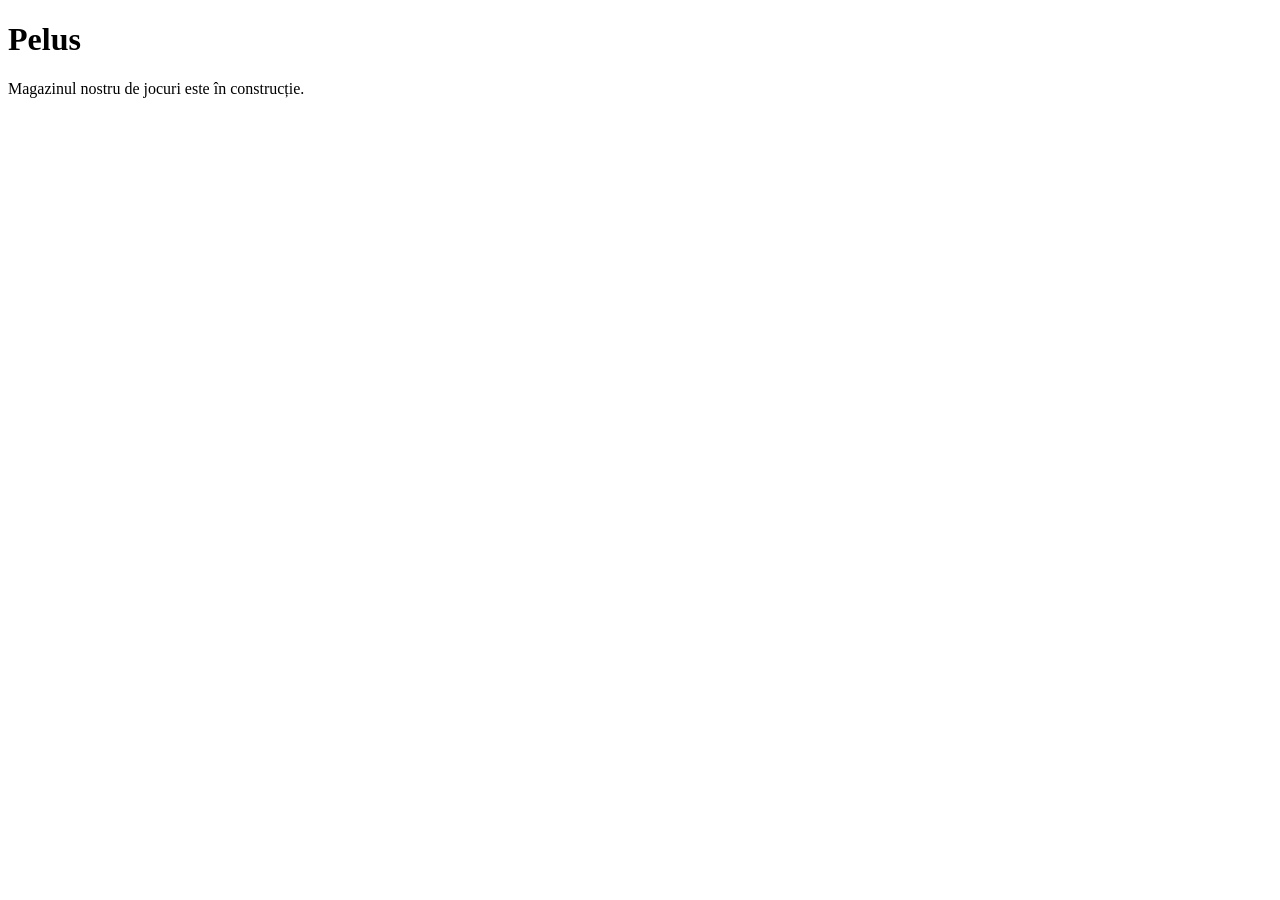
==== html/index.html @ 429c1001 "testa10oara" ====
<!DOCTYPE html>
<html lang="ro">
<head>
    <meta charset="UTF-8">
    <meta name="viewport" content="width=device-width, initial-scale=1.0">
    <title>Pelus — Magazin de jocuri</title>
    <link rel="stylesheet" href="style.css">
</head>
<body>
    <header>
        <h1>Pelus</h1>
    </header>

    <main>
        <p>Magazinul nostru de jocuri este în construcție.</p>
    </main>
</body>
</html>
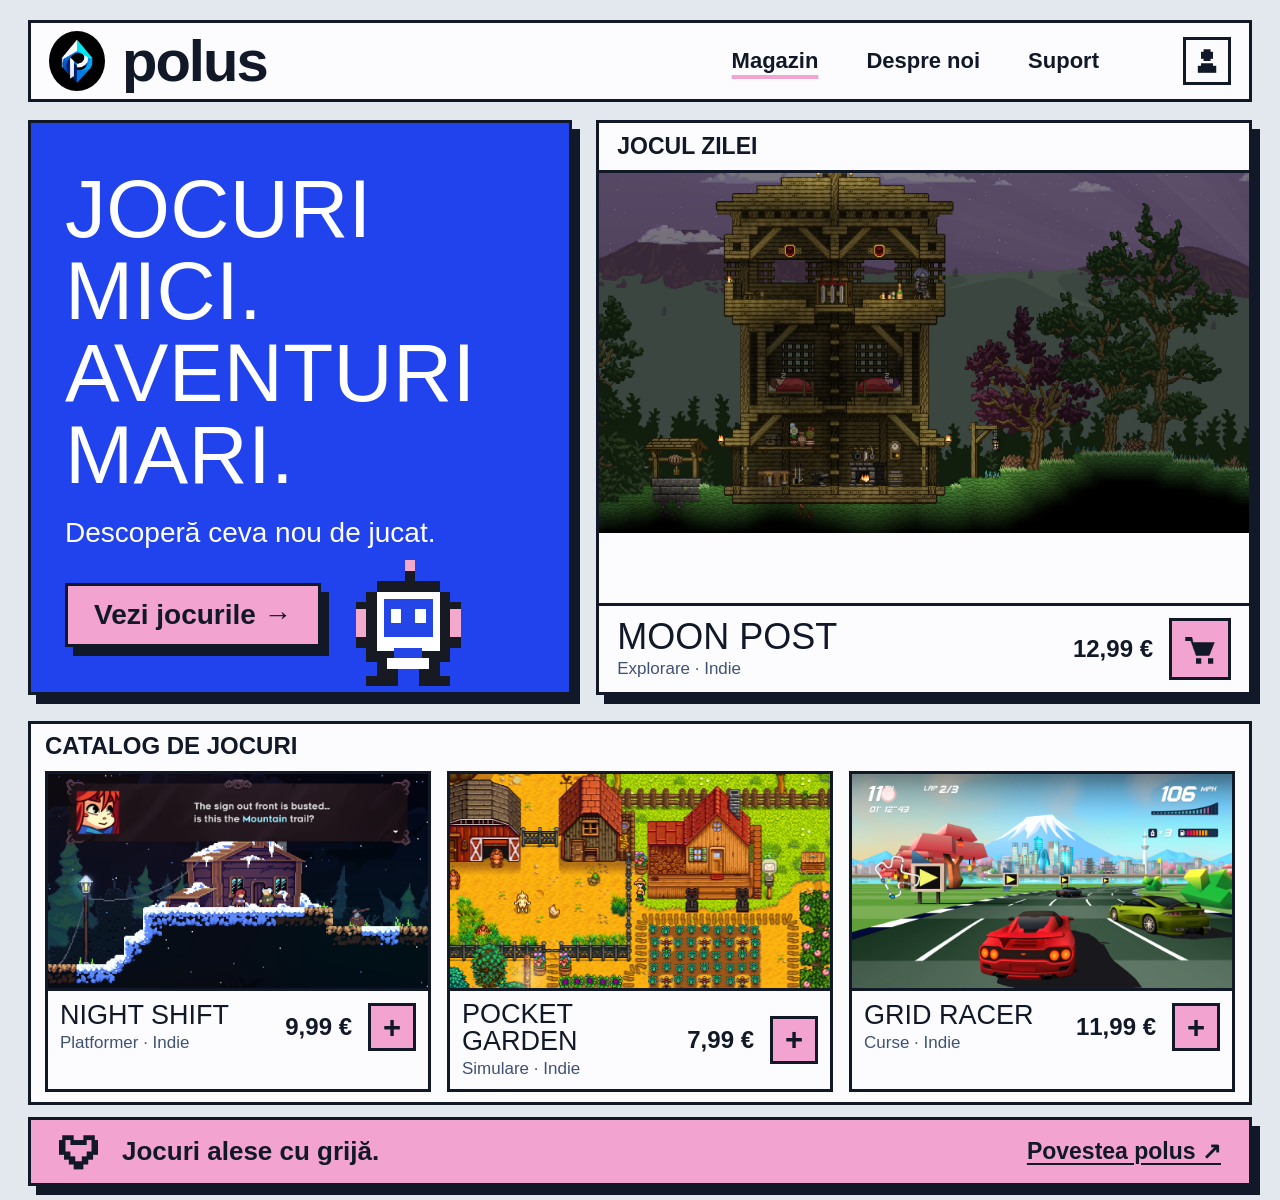
==== commit 1cb6c6bc: "Site Changes" ====
--- a/html/index.html
+++ b/html/index.html
@@ -1,18 +1,184 @@
-<!DOCTYPE html>
+<!doctype html>
 <html lang="ro">
-<head>
-    <meta charset="UTF-8">
-    <meta name="viewport" content="width=device-width, initial-scale=1.0">
-    <title>Pelus — Magazin de jocuri</title>
-    <link rel="stylesheet" href="style.css">
-</head>
-<body>
-    <header>
-        <h1>Pelus</h1>
-    </header>
+  <head>
+    <meta charset="UTF-8" />
+    <meta name="viewport" content="width=device-width, initial-scale=1.0" />
+    <meta
+      name="description"
+      content="Polus — jocuri mici, aventuri mari. Magazin demonstrativ al unui studio independent."
+    />
+    <title>Polus — Magazin</title>
+    <link rel="stylesheet" href="../css/style.css" />
+  </head>
+  <body>
+    <a class="skip-link" href="#magazin">Sari la magazin</a>
+    <div class="site-wrapper">
+      <header class="site-header">
+        <a class="logo" href="index.html" aria-label="Polus — pagina principală">
+          <img class="pixel-icon" src="../PrettyPics/canva_logo.png" alt="Logo Polus realizat în Canva" />
+          polus
+        </a>
+        <div class="meniu">
+          <ul>
+            <li><a href="index.html" aria-current="page">Magazin</a></li>
+            <li><a href="despre.html">Despre noi</a></li>
+            <li><a href="suport.html">Suport</a></li>
+          </ul>
+        </div>
+        <a class="icon-button account-button" href="cont.html" aria-label="Contul meu">
+          <img class="pixel-icon" src="../PrettyPics/polus/cont.png" alt="" />
+        </a>
+      </header>
+      <main id="magazin">
+        <div class="hero-grid">
+          <section class="intro-panel pixel-shadow" aria-labelledby="titlu">
+            <h1 id="titlu">
+              JOCURI MICI.
+              <br />
+              AVENTURI MARI.
+            </h1>
+            <p>Descoperă ceva nou de jucat.</p>
+            <a class="pink-button pixel-shadow" href="#jocuri">Vezi jocurile →</a>
+            <div class="mascot" aria-hidden="true">
+              <img src="../PrettyPics/polus/robot.png" alt="" width="112" height="126" />
+            </div>
+          </section>
+          <div class="featured-game pixel-shadow">
+            <p class="daily-game-title">JOCUL ZILEI</p>
+            <a class="featured-image" href="#cumpara" aria-label="Descoperă Moon Post">
+              <img
+                src="../PrettyPics/polus/moon-post.jpg"
+                alt="Peisaj din Starbound, imagine temporară pentru Moon Post"
+                fetchpriority="high"
+                width="1920"
+                height="1080"
+              />
+            </a>
+            <div class="game-info featured-info">
+              <div>
+                <h2>MOON POST</h2>
+                <p>Explorare · Indie</p>
+              </div>
+              <strong class="price">12,99 €</strong>
+              <a
+                class="icon-button pink"
+                href="#cumpara"
+                aria-label="Cumpără Moon Post — demonstrație"
+              >
+                <img class="pixel-icon" src="../PrettyPics/polus/cos.png" alt="" />
+              </a>
+            </div>
+          </div>
+        </div>
+        <section class="game-shelf" id="jocuri" aria-labelledby="catalog-title">
+          <div class="shelf-heading">
+            <h2 id="catalog-title">CATALOG DE JOCURI</h2>
+          </div>
+          <div class="game-grid">
+            <div class="game-card">
+              <a class="card-image" href="#cumpara" aria-label="Descoperă NIGHT SHIFT">
+                <img
+                  src="../PrettyPics/polus/night-shift.jpg"
+                  alt="Imagine temporară din Celeste pentru NIGHT SHIFT"
+                  width="1920"
+                  height="1080"
+                />
+              </a>
+              <div class="game-info">
+                <div>
+                  <h3>NIGHT SHIFT</h3>
+                  <p>Platformer · Indie</p>
+                </div>
+                <strong class="price">9,99 €</strong>
+                <a
+                  class="icon-button pink add-button"
+                  href="#cumpara"
+                  aria-label="Cumpără NIGHT SHIFT — demonstrație"
+                >
+                  +
+                </a>
+              </div>
+            </div>
+            <div class="game-card">
+              <a class="card-image" href="#cumpara" aria-label="Descoperă POCKET GARDEN">
+                <img
+                  src="../PrettyPics/polus/pocket-garden.jpg"
+                  alt="Imagine temporară din Stardew Valley pentru POCKET GARDEN"
+                  width="1920"
+                  height="1080"
+                />
+              </a>
+              <div class="game-info">
+                <div>
+                  <h3>POCKET GARDEN</h3>
+                  <p>Simulare · Indie</p>
+                </div>
+                <strong class="price">7,99 €</strong>
+                <a
+                  class="icon-button pink add-button"
+                  href="#cumpara"
+                  aria-label="Cumpără POCKET GARDEN — demonstrație"
+                >
+                  +
+                </a>
+              </div>
+            </div>
+            <div class="game-card">
+              <a class="card-image" href="#cumpara" aria-label="Descoperă GRID RACER">
+                <img
+                  src="../PrettyPics/polus/grid-racer.jpg"
+                  alt="Imagine temporară din Horizon Chase Turbo pentru GRID RACER"
+                  width="1920"
+                  height="1080"
+                />
+              </a>
+              <div class="game-info">
+                <div>
+                  <h3>GRID RACER</h3>
+                  <p>Curse · Indie</p>
+                </div>
+                <strong class="price">11,99 €</strong>
+                <a
+                  class="icon-button pink add-button"
+                  href="#cumpara"
+                  aria-label="Cumpără GRID RACER — demonstrație"
+                >
+                  +
+                </a>
+              </div>
+            </div>
+          </div>
+        </section>
 
-    <main>
-        <p>Magazinul nostru de jocuri este în construcție.</p>
-    </main>
-</body>
-</html>+        <section class="info-panel" id="cumpara" aria-labelledby="cumpara-title">
+          <a class="close-panel" href="#jocuri" aria-label="Închide comanda">×</a>
+          <h2 id="cumpara-title">Alege următoarea aventură.</h2>
+          <p>Comandă demonstrativă — fără plăți reale.</p>
+          <form action="index.html#confirmare" method="get">
+            <label for="joc">Jocul tău</label>
+            <select id="joc" required>
+              <option value="">Alege un joc</option>
+              <option>Moon Post — 12,99 €</option>
+              <option>Night Shift — 9,99 €</option>
+              <option>Pocket Garden — 7,99 €</option>
+              <option>Grid Racer — 11,99 €</option>
+            </select>
+            <button class="pink-button" type="submit">Confirmă comanda de test →</button>
+          </form>
+        </section>
+        <section class="info-panel" id="confirmare" aria-labelledby="confirmare-title">
+          <h2 id="confirmare-title">Demonstrație încheiată!</h2>
+          <p>Nu a fost efectuată nicio plată și nu a fost creată o comandă reală.</p>
+          <a class="pink-button" href="#jocuri">Înapoi la jocuri →</a>
+        </section>
+      </main>
+      <footer class="site-footer pixel-shadow">
+        <div>
+          <img class="pixel-icon" src="../PrettyPics/polus/inima.png" alt="" />
+          <p>Jocuri alese cu grijă.</p>
+        </div>
+        <a href="despre.html">Povestea polus ↗</a>
+      </footer>
+    </div>
+  </body>
+</html>
--- a/css/style.css
+++ b/css/style.css
@@ -0,0 +1,894 @@
+@font-face {
+  font-family: "Jersey";
+  src: url("fonts/Jersey10-Regular.ttf") format("truetype");
+  font-display: swap;
+}
+@font-face {
+  font-family: "Pixelify";
+  src: url("fonts/PixelifySans.ttf") format("truetype");
+  font-weight: 400 700;
+  font-display: swap;
+}
+:root {
+  --background: #e3e7ee;
+  --white: #fcfcff;
+  --ink: #111827;
+  --blue: #2043ed;
+  --pink: #f2a3cf;
+  --border: 3px solid var(--ink);
+}
+* {
+  box-sizing: border-box;
+}
+html {
+  scroll-behavior: smooth;
+  scroll-padding-top: 20px;
+}
+body {
+  margin: 0;
+  background: var(--background);
+  color: var(--ink);
+  font-family: "Pixelify", Arial, sans-serif;
+}
+a {
+  color: inherit;
+  text-decoration: none;
+}
+img {
+  display: block;
+  max-width: 100%;
+  height: auto;
+}
+.pixel-icon {
+  display: block;
+  width: 28px;
+  height: 28px;
+}
+button,
+input,
+select {
+  font: inherit;
+}
+button {
+  cursor: pointer;
+}
+h1,
+h2,
+h3,
+p {
+  margin: 0;
+}
+:focus-visible {
+  outline: 3px dashed #bc247a;
+  outline-offset: 6px;
+}
+::selection {
+  background: var(--pink);
+  color: var(--ink);
+}
+.site-wrapper {
+  max-width: 1504px;
+  margin: auto;
+  padding: 20px 28px 14px;
+}
+.pixel-shadow {
+  box-shadow: 8px 9px 0 var(--ink);
+}
+.skip-link {
+  position: absolute;
+  top: -100px;
+  left: 28px;
+  background: white;
+  padding: 12px;
+  z-index: 5;
+}
+.skip-link:focus {
+  top: 8px;
+}
+
+.site-header {
+  display: flex;
+  align-items: center;
+  gap: 40px;
+  min-height: 76px;
+  padding: 8px 18px;
+  border: var(--border);
+  background: var(--white);
+  margin-bottom: 18px;
+}
+.logo {
+  display: flex;
+  align-items: center;
+  gap: 17px;
+  font-size: 58px;
+  font-weight: 700;
+  line-height: 1;
+  letter-spacing: -2px;
+}
+.logo .pixel-icon {
+  width: 56px;
+  height: 60px;
+  object-fit: contain;
+  background-color: #000000;
+  border-radius: 50%;
+  padding: 4px;
+}
+.site-header .meniu {
+  margin-left: auto;
+}
+.site-header ul {
+  display: flex;
+  gap: 48px;
+  align-items: center;
+  list-style: none;
+  padding: 0;
+  margin: 0;
+}
+.site-header .meniu a {
+  display: block;
+  padding: 8px 0;
+  font-size: 22px;
+  font-weight: 700;
+}
+.site-header .meniu a:hover {
+  color: var(--blue);
+}
+.icon-button {
+  display: inline-flex;
+  flex-shrink: 0;
+  align-items: center;
+  justify-content: center;
+  width: 48px;
+  height: 48px;
+  border: var(--border);
+  background: var(--white);
+}
+.icon-button:hover {
+  background: #ffd0e9;
+}
+.pink {
+  background: var(--pink);
+}
+.account-button {
+  margin-left: 44px;
+}
+
+.hero-grid {
+  display: grid;
+  grid-template-columns: 0.83fr 1fr;
+  gap: 24px;
+  margin-bottom: 26px;
+}
+.intro-panel {
+  position: relative;
+  overflow: hidden;
+  min-width: 0;
+  min-height: 450px;
+  padding: 45px 34px;
+  background: var(--blue);
+  color: white;
+  border: var(--border);
+}
+.intro-panel h1 {
+  font-family: "Jersey", "Pixelify", sans-serif;
+  font-size: clamp(52px, 6.4vw, 94px);
+  font-weight: 400;
+  line-height: 1;
+  letter-spacing: 0.3px;
+}
+.intro-panel > p {
+  margin-top: 20px;
+  font-size: 28px;
+  line-height: 1.2;
+}
+.pink-button {
+  position: relative;
+  display: inline-flex;
+  align-items: center;
+  justify-content: center;
+  gap: 24px;
+  min-height: 62px;
+  padding: 13px 26px;
+  background: var(--pink);
+  color: var(--ink);
+  border: var(--border);
+  font-size: 28px;
+  font-weight: 600;
+}
+.pink-button:hover {
+  background: #ffc0e4;
+}
+.intro-panel > .pink-button {
+  margin-top: 34px;
+  z-index: 1;
+}
+
+.mascot {
+  position: absolute;
+  right: 105px;
+  bottom: 6px;
+}
+.mascot img {
+  width: 112px;
+  height: 126px;
+  image-rendering: pixelated;
+}
+
+.featured-game {
+  display: flex;
+  flex-direction: column;
+  min-width: 0;
+  border: var(--border);
+  background: var(--white);
+}
+
+.featured-image {
+  display: block;
+  flex: 1;
+  min-height: 0;
+}
+.featured-image img {
+  width: 100%;
+  height: 360px;
+  object-fit: cover;
+}
+.game-info {
+  display: flex;
+  align-items: center;
+  gap: 16px;
+  border-top: var(--border);
+  padding: 10px 12px;
+  min-height: 76px;
+}
+.game-info > div {
+  min-width: 0;
+}
+.game-info h2,
+.game-info h3 {
+  font-family: "Jersey", "Pixelify", sans-serif;
+  font-weight: 400;
+  line-height: 1;
+}
+.game-info h2 {
+  font-size: 36px;
+}
+.game-info h3 {
+  font-size: 27px;
+}
+.game-info p {
+  margin-top: 4px;
+  color: #405272;
+  font-size: 17px;
+}
+.price {
+  margin-left: auto;
+  white-space: nowrap;
+  font-size: 24px;
+  font-weight: 700;
+}
+.featured-info {
+  min-height: 88px;
+  padding: 12px 18px;
+}
+.featured-info .icon-button {
+  width: 62px;
+  height: 62px;
+}
+.featured-info .pixel-icon {
+  width: 32px;
+  height: 32px;
+}
+
+.game-shelf {
+  padding: 0 14px 10px;
+  background: var(--white);
+  border: var(--border);
+}
+.shelf-heading {
+  display: flex;
+  align-items: center;
+  justify-content: space-between;
+  gap: 20px;
+  padding: 8px 0 10px;
+}
+.shelf-heading h2 {
+  display: flex;
+  align-items: center;
+  gap: 20px;
+  font-size: 24px;
+  line-height: 1.2;
+}
+
+.game-grid {
+  display: grid;
+  grid-template-columns: repeat(3, minmax(0, 1fr));
+  gap: 16px;
+}
+.game-card {
+  min-width: 0;
+  border: var(--border);
+}
+.card-image {
+  display: block;
+  overflow: hidden;
+}
+.card-image img {
+  width: 100%;
+  aspect-ratio: 1.78;
+  object-fit: cover;
+}
+.card-image:hover img,
+.featured-image:hover img {
+  filter: brightness(1.08);
+}
+.add-button {
+  font:
+    bold 31px/1 Arial,
+    sans-serif;
+}
+
+.site-footer {
+  display: flex;
+  align-items: center;
+  justify-content: space-between;
+  gap: 24px;
+  min-height: 66px;
+  margin-top: 12px;
+  padding: 12px 28px;
+  border: var(--border);
+  background: var(--pink);
+}
+.site-footer > div {
+  display: flex;
+  align-items: center;
+  gap: 24px;
+}
+.site-footer .pixel-icon {
+  width: 39px;
+  height: 39px;
+}
+.site-footer p {
+  font-size: 26px;
+  font-weight: 600;
+}
+.site-footer > a {
+  font-size: 23px;
+  font-weight: 600;
+  text-decoration: underline;
+  text-underline-offset: 4px;
+}
+.info-panel {
+  display: none;
+  position: relative;
+  margin-top: 20px;
+  padding: 28px;
+  border: var(--border);
+  background: var(--white);
+}
+.info-panel:target {
+  display: block;
+}
+.info-panel h2 {
+  padding-right: 32px;
+  font-size: 32px;
+  margin-bottom: 14px;
+}
+.info-panel p {
+  max-width: 800px;
+  font:
+    16px/1.6 Arial,
+    sans-serif;
+  margin-bottom: 14px;
+}
+.info-panel .pink-button {
+  margin-top: 12px;
+  font-size: 21px;
+  min-height: 48px;
+}
+.close-panel {
+  position: absolute;
+  top: 10px;
+  right: 16px;
+  font:
+    32px Arial,
+    sans-serif;
+}
+.info-panel details {
+  padding: 14px 0;
+  border-bottom: 1px solid #ccd1dd;
+}
+.info-panel summary {
+  cursor: pointer;
+  font-size: 22px;
+}
+.info-panel details p {
+  margin: 12px 0 0;
+}
+label {
+  display: block;
+  margin-bottom: 8px;
+  font-size: 22px;
+}
+select {
+  display: block;
+  width: min(100%, 420px);
+  padding: 12px;
+  color: var(--ink);
+  border: 2px solid var(--ink);
+  background: white;
+  font-size: 20px;
+}
+
+@media (max-width: 1200px) {
+  .site-header ul {
+    gap: 28px;
+  }
+  .account-button {
+    margin-left: 10px;
+  }
+  .intro-panel {
+    padding: 34px 24px;
+  }
+  .intro-panel h1 {
+    font-size: clamp(50px, 5.7vw, 68px);
+  }
+  .intro-panel > p {
+    font-size: 23px;
+  }
+  .intro-panel > .pink-button {
+    font-size: 23px;
+    padding-inline: 18px;
+  }
+  .mascot {
+    right: 88px;
+  }
+  .mascot img {
+    width: 88px;
+    height: 99px;
+  }
+
+  .game-info {
+    gap: 10px;
+    flex-wrap: wrap;
+  }
+  .game-info > div {
+    flex: 1 1 calc(100% - 90px);
+  }
+  .game-card .game-info > div {
+    flex-basis: calc(100% - 65px);
+  }
+  .game-card .price {
+    margin-left: 0;
+  }
+  .game-card .add-button {
+    margin-left: auto;
+  }
+}
+@media (max-width: 850px) {
+  .site-wrapper {
+    padding: 16px 18px;
+  }
+  .site-header {
+    gap: 22px;
+    flex-wrap: wrap;
+    padding: 10px 16px;
+  }
+  .site-header .meniu {
+    order: 3;
+    width: 100%;
+  }
+  .site-header ul {
+    justify-content: center;
+    gap: 32px;
+  }
+  .site-header .meniu a {
+    font-size: 20px;
+  }
+  .account-button {
+    margin-left: auto;
+  }
+  .logo {
+    font-size: 48px;
+  }
+  .hero-grid {
+    grid-template-columns: 1fr;
+    gap: 22px;
+  }
+  .intro-panel {
+    min-height: 360px;
+    padding: 30px;
+  }
+  .intro-panel h1 {
+    font-size: clamp(46px, 8.4vw, 76px);
+  }
+  .intro-panel > .pink-button {
+    margin-top: 26px;
+  }
+  .mascot {
+    right: 80px;
+  }
+  .featured-image img {
+    height: auto;
+    aspect-ratio: 1.9;
+  }
+  .game-grid {
+    grid-template-columns: 1fr;
+    gap: 18px;
+  }
+  .game-card .game-info {
+    flex-wrap: nowrap;
+  }
+  .game-card .game-info > div {
+    flex: 1;
+  }
+  .game-info h3 {
+    font-size: 32px;
+  }
+  .game-card .price {
+    margin-left: auto;
+  }
+  .site-footer {
+    padding: 16px;
+    flex-wrap: wrap;
+    gap: 16px;
+  }
+  .site-footer p {
+    font-size: 23px;
+  }
+  .site-footer > a {
+    margin-left: auto;
+    font-size: 20px;
+  }
+}
+@media (max-width: 460px) {
+  .site-wrapper {
+    padding: 12px;
+  }
+  .intro-panel {
+    min-height: 385px;
+    padding: 26px 18px;
+  }
+  .intro-panel h1 {
+    font-size: 48px;
+  }
+  .intro-panel > p {
+    font-size: 21px;
+    max-width: 240px;
+  }
+  .intro-panel > .pink-button {
+    min-height: 48px;
+    font-size: 23px;
+    margin-top: 24px;
+  }
+  .mascot {
+    right: 90px;
+    bottom: 8px;
+  }
+  .mascot img {
+    width: 72px;
+    height: 81px;
+  }
+
+  .featured-info {
+    padding: 10px;
+    gap: 8px;
+    flex-wrap: nowrap;
+  }
+  .featured-info > div {
+    flex: 1 1 auto;
+  }
+  .featured-info .icon-button {
+    width: 45px;
+    height: 45px;
+  }
+  .game-info h2,
+  .game-info h3 {
+    font-size: 27px;
+  }
+  .game-info p {
+    font-size: 14px;
+  }
+  .price {
+    font-size: 20px;
+  }
+  .game-shelf {
+    padding-inline: 8px;
+  }
+  .shelf-heading h2 {
+    font-size: 19px;
+    gap: 8px;
+  }
+
+  .game-card .icon-button {
+    width: 38px;
+    height: 38px;
+  }
+  .game-card .game-info {
+    padding: 10px 8px;
+    gap: 8px;
+  }
+  .site-footer > div {
+    gap: 14px;
+  }
+  .info-panel {
+    padding: 20px;
+  }
+}
+@media (prefers-reduced-motion: reduce) {
+  html {
+    scroll-behavior: auto;
+  }
+}
+
+.site-header .meniu a[aria-current="page"] {
+  text-decoration: underline;
+  text-decoration-color: var(--pink);
+  text-decoration-thickness: 4px;
+  text-underline-offset: 7px;
+}
+.account-button[aria-current="page"] {
+  background: var(--pink);
+}
+.secondary-page {
+  padding-bottom: 12px;
+}
+.page-title {
+  padding: 24px 4px 28px;
+}
+.page-title > p {
+  color: #405272;
+  font-size: 18px;
+  margin-bottom: 8px;
+}
+.page-title h1 {
+  font-family: "Jersey", sans-serif;
+  font-size: clamp(46px, 6vw, 72px);
+  font-weight: 400;
+  line-height: 1;
+}
+.content-panel {
+  border: var(--border);
+  background: var(--white);
+  padding: 32px;
+  margin-bottom: 26px;
+}
+.content-panel h2 {
+  font-family: "Jersey", sans-serif;
+  font-size: 38px;
+  font-weight: 400;
+  margin-bottom: 18px;
+}
+.content-panel h3 {
+  font-size: 24px;
+  margin: 24px 0 12px;
+}
+.content-panel p,
+.content-panel li {
+  font:
+    16px/1.7 Arial,
+    sans-serif;
+}
+.content-panel p + p {
+  margin-top: 16px;
+}
+.content-panel ul {
+  padding-left: 22px;
+}
+.content-panel li + li {
+  margin-top: 7px;
+}
+.about-layout {
+  display: grid;
+  grid-template-columns: 1fr 1fr;
+  gap: 40px;
+  align-items: center;
+}
+.about-layout figure {
+  margin: 0;
+}
+.about-layout img {
+  width: 100%;
+  border: var(--border);
+}
+figcaption {
+  margin-top: 10px;
+  color: #405272;
+  font-size: 18px;
+}
+.table-scroll {
+  overflow-x: auto;
+}
+table {
+  width: 100%;
+  border-collapse: collapse;
+  font-size: 20px;
+  text-align: left;
+}
+caption {
+  text-align: left;
+  font-size: 17px;
+  color: #405272;
+  margin-bottom: 12px;
+}
+th,
+td {
+  padding: 14px 18px;
+  border: 2px solid var(--ink);
+}
+thead {
+  background: #f9d9eb;
+}
+tbody th {
+  font-weight: 500;
+}
+.compact-button {
+  min-height: 48px;
+  font-size: 22px;
+  padding: 10px 20px;
+  margin-top: 22px;
+}
+.support-columns {
+  display: grid;
+  grid-template-columns: 1fr 1fr;
+  gap: 26px;
+  align-items: start;
+}
+.questions details {
+  padding: 18px 0;
+  border-bottom: 2px solid #d5d9e2;
+}
+.questions summary {
+  cursor: pointer;
+  font-size: 23px;
+}
+.questions p {
+  margin-top: 12px;
+  color: #405272;
+}
+.support-mascot {
+  display: flex;
+  align-items: center;
+  gap: 22px;
+  padding-top: 32px;
+}
+.support-mascot img {
+  flex-shrink: 0;
+  image-rendering: pixelated;
+}
+.support-mascot h3 {
+  margin: 0 0 8px;
+}
+.support-form {
+  background: #fff3fa;
+}
+.simple-form {
+  margin-top: 24px;
+}
+.simple-form label {
+  margin-top: 20px;
+}
+.simple-form input,
+.simple-form textarea {
+  display: block;
+  width: 100%;
+  border: 2px solid var(--ink);
+  border-radius: 0;
+  padding: 13px;
+  background: white;
+  color: var(--ink);
+  font:
+    16px/1.4 Arial,
+    sans-serif;
+}
+.simple-form textarea {
+  resize: vertical;
+}
+.form-confirmation {
+  display: none;
+  background: #edf0ff;
+  border: 2px solid var(--blue);
+  padding: 22px;
+  margin-top: 28px;
+}
+.form-confirmation:target {
+  display: block;
+}
+.form-confirmation h3 {
+  margin-top: 0;
+}
+.form-confirmation > a:not(.pink-button) {
+  display: inline-block;
+  margin-top: 16px;
+  text-decoration: underline;
+  font-size: 20px;
+}
+.account-panel {
+  max-width: 690px;
+  margin: 0 auto 32px;
+  text-align: center;
+}
+.account-mascot {
+  margin: 0 auto 22px;
+  image-rendering: pixelated;
+}
+.account-panel .simple-form {
+  max-width: 430px;
+  margin-inline: auto;
+  text-align: left;
+}
+.account-panel .simple-form .pink-button {
+  width: 100%;
+}
+.reset-button {
+  display: block;
+  margin: 16px auto 0;
+  background: none;
+  color: #405272;
+  border: 0;
+  font-size: 20px;
+  text-decoration: underline;
+}
+.account-panel .small-note {
+  color: #596274;
+  font-size: 13px;
+  margin-top: 24px;
+}
+.restart-link {
+  display: block !important;
+}
+@media (max-width: 850px) {
+  .about-layout,
+  .support-columns {
+    grid-template-columns: minmax(0, 1fr);
+    gap: 24px;
+  }
+  .content-panel {
+    padding: 24px;
+  }
+  .support-columns .content-panel {
+    margin-bottom: 0;
+  }
+  .support-columns {
+    margin-bottom: 24px;
+  }
+}
+@media (max-width: 460px) {
+  .content-panel {
+    padding: 20px;
+  }
+  .content-panel h2 {
+    font-size: 32px;
+  }
+  .page-title > p {
+    font-size: 15px;
+  }
+  .compact-button {
+    font-size: 20px;
+    padding-inline: 14px;
+  }
+  .support-mascot {
+    gap: 14px;
+  }
+  .support-mascot img {
+    width: 48px;
+    height: 54px;
+  }
+  th,
+  td {
+    padding: 12px;
+  }
+}
+
+.daily-game-title {
+  padding: 10px 18px;
+  border-bottom: 3px solid #111827;
+  font-size: 23px;
+  font-weight: 700;
+}
+
+@media (max-width: 850px) {
+  .logo .pixel-icon {
+    width: 40px;
+    height: 44px;
+  }
+}
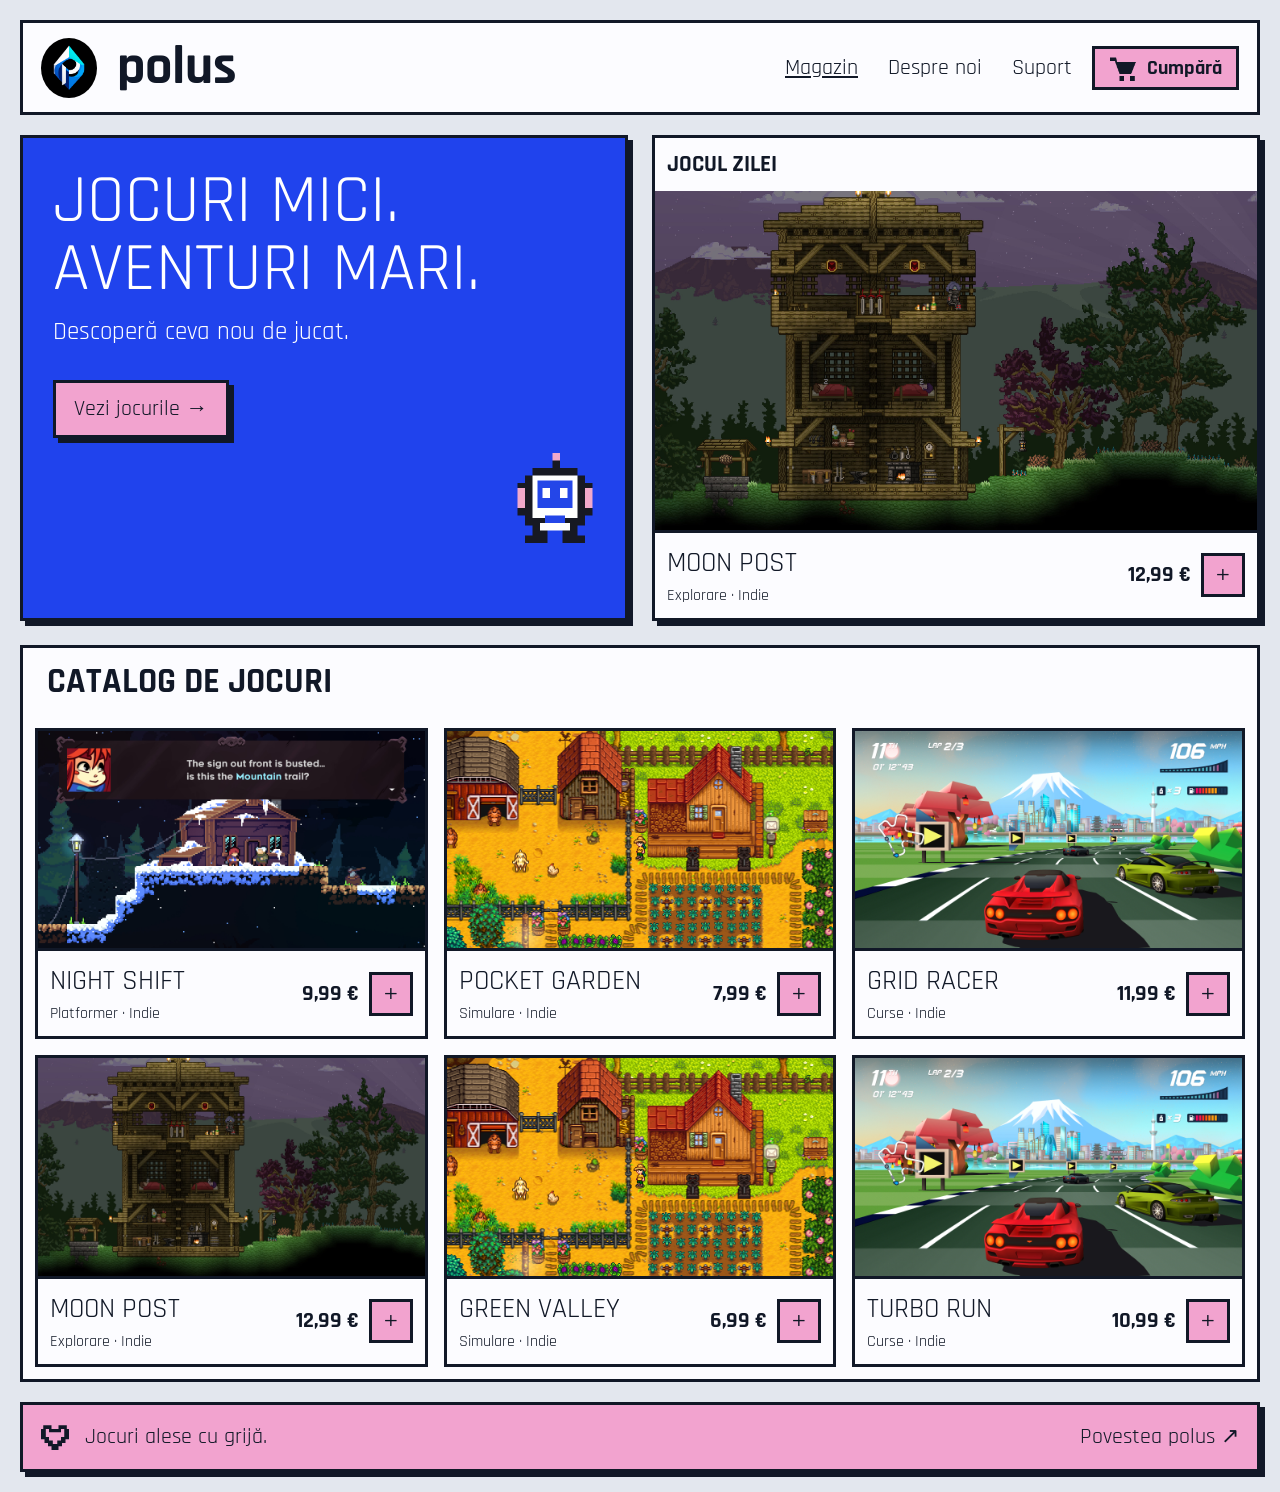
==== commit 9697a4aa: "Creare noua de design" ====
--- a/html/index.html
+++ b/html/index.html
@@ -25,8 +25,9 @@
             <li><a href="suport.html">Suport</a></li>
           </ul>
         </div>
-        <a class="icon-button account-button" href="cont.html" aria-label="Contul meu">
-          <img class="pixel-icon" src="../PrettyPics/polus/cont.png" alt="" />
+        <a class="icon-button purchase-button pink" href="cumpara.html" aria-label="Cumpără un joc">
+          <img class="pixel-icon" src="../PrettyPics/polus/cos.png" alt="" />
+          Cumpără
         </a>
       </header>
       <main id="magazin">
@@ -45,7 +46,7 @@
           </section>
           <div class="featured-game pixel-shadow">
             <p class="daily-game-title">JOCUL ZILEI</p>
-            <a class="featured-image" href="#cumpara" aria-label="Descoperă Moon Post">
+            <a class="featured-image" href="#moon-post" aria-label="Descoperă Moon Post">
               <img
                 src="../PrettyPics/polus/moon-post.jpg"
                 alt="Peisaj din Starbound, imagine temporară pentru Moon Post"
@@ -60,13 +61,7 @@
                 <p>Explorare · Indie</p>
               </div>
               <strong class="price">12,99 €</strong>
-              <a
-                class="icon-button pink"
-                href="#cumpara"
-                aria-label="Cumpără Moon Post — demonstrație"
-              >
-                <img class="pixel-icon" src="../PrettyPics/polus/cos.png" alt="" />
-              </a>
+              <a class="icon-button pink add-button" href="#moon-post" aria-label="Detalii despre MOON POST">+</a>
             </div>
           </div>
         </div>
@@ -76,7 +71,7 @@
           </div>
           <div class="game-grid">
             <div class="game-card">
-              <a class="card-image" href="#cumpara" aria-label="Descoperă NIGHT SHIFT">
+              <a class="card-image" href="#night-shift" aria-label="Descoperă NIGHT SHIFT">
                 <img
                   src="../PrettyPics/polus/night-shift.jpg"
                   alt="Imagine temporară din Celeste pentru NIGHT SHIFT"
@@ -92,15 +87,15 @@
                 <strong class="price">9,99 €</strong>
                 <a
                   class="icon-button pink add-button"
-                  href="#cumpara"
-                  aria-label="Cumpără NIGHT SHIFT — demonstrație"
+                  href="#night-shift"
+                  aria-label="Detalii despre NIGHT SHIFT"
                 >
                   +
                 </a>
               </div>
             </div>
             <div class="game-card">
-              <a class="card-image" href="#cumpara" aria-label="Descoperă POCKET GARDEN">
+              <a class="card-image" href="#pocket-garden" aria-label="Descoperă POCKET GARDEN">
                 <img
                   src="../PrettyPics/polus/pocket-garden.jpg"
                   alt="Imagine temporară din Stardew Valley pentru POCKET GARDEN"
@@ -116,15 +111,15 @@
                 <strong class="price">7,99 €</strong>
                 <a
                   class="icon-button pink add-button"
-                  href="#cumpara"
-                  aria-label="Cumpără POCKET GARDEN — demonstrație"
+                  href="#pocket-garden"
+                  aria-label="Detalii despre POCKET GARDEN"
                 >
                   +
                 </a>
               </div>
             </div>
             <div class="game-card">
-              <a class="card-image" href="#cumpara" aria-label="Descoperă GRID RACER">
+              <a class="card-image" href="#grid-racer" aria-label="Descoperă GRID RACER">
                 <img
                   src="../PrettyPics/polus/grid-racer.jpg"
                   alt="Imagine temporară din Horizon Chase Turbo pentru GRID RACER"
@@ -140,36 +135,141 @@
                 <strong class="price">11,99 €</strong>
                 <a
                   class="icon-button pink add-button"
-                  href="#cumpara"
-                  aria-label="Cumpără GRID RACER — demonstrație"
+                  href="#grid-racer"
+                  aria-label="Detalii despre GRID RACER"
                 >
                   +
                 </a>
               </div>
             </div>
+            <div class="game-card">
+              <a class="card-image" href="#moon-post" aria-label="Descoperă Moon Post">
+                <img src="../PrettyPics/polus/moon-post.jpg" alt="Imagine temporară pentru Moon Post" width="1920" height="1080" />
+              </a>
+              <div class="game-info">
+                <div><h3>MOON POST</h3><p>Explorare · Indie</p></div>
+                <strong class="price">12,99 €</strong>
+                <a class="icon-button pink add-button" href="#moon-post" aria-label="Detalii despre Moon Post">+</a>
+              </div>
+            </div>
+            <div class="game-card">
+              <a class="card-image" href="#green-valley" aria-label="Descoperă Green Valley">
+                <img src="../PrettyPics/polus/pocket-garden.jpg" alt="Imagine temporară pentru Green Valley" width="1920" height="1080" />
+              </a>
+              <div class="game-info">
+                <div><h3>GREEN VALLEY</h3><p>Simulare · Indie</p></div>
+                <strong class="price">6,99 €</strong>
+                <a class="icon-button pink add-button" href="#green-valley" aria-label="Detalii despre Green Valley">+</a>
+              </div>
+            </div>
+            <div class="game-card">
+              <a class="card-image" href="#turbo-run" aria-label="Descoperă Turbo Run">
+                <img src="../PrettyPics/polus/grid-racer.jpg" alt="Imagine temporară pentru Turbo Run" width="1920" height="1080" />
+              </a>
+              <div class="game-info">
+                <div><h3>TURBO RUN</h3><p>Curse · Indie</p></div>
+                <strong class="price">10,99 €</strong>
+                <a class="icon-button pink add-button" href="#turbo-run" aria-label="Detalii despre Turbo Run">+</a>
+              </div>
+            </div>
           </div>
         </section>
 
-        <section class="info-panel" id="cumpara" aria-labelledby="cumpara-title">
-          <a class="close-panel" href="#jocuri" aria-label="Închide comanda">×</a>
-          <h2 id="cumpara-title">Alege următoarea aventură.</h2>
-          <p>Comandă demonstrativă — fără plăți reale.</p>
-          <form action="index.html#confirmare" method="get">
-            <label for="joc">Jocul tău</label>
-            <select id="joc" required>
-              <option value="">Alege un joc</option>
-              <option>Moon Post — 12,99 €</option>
-              <option>Night Shift — 9,99 €</option>
-              <option>Pocket Garden — 7,99 €</option>
-              <option>Grid Racer — 11,99 €</option>
-            </select>
-            <button class="pink-button" type="submit">Confirmă comanda de test →</button>
-          </form>
-        </section>
-        <section class="info-panel" id="confirmare" aria-labelledby="confirmare-title">
-          <h2 id="confirmare-title">Demonstrație încheiată!</h2>
-          <p>Nu a fost efectuată nicio plată și nu a fost creată o comandă reală.</p>
-          <a class="pink-button" href="#jocuri">Înapoi la jocuri →</a>
+        <section class="info-panel" id="moon-post">
+          <a class="close-panel" href="#jocuri" aria-label="Închide detaliile">×</a>
+          <h2>MOON POST</h2>
+          <p>Pornește într-o călătorie pe Lună, livrează scrisori și descoperă locuitorii unor colonii îndepărtate. Explorează peisajele și găsește drumuri noi printre cratere.</p>
+          <h3>Video de prezentare</h3>
+          <video controls preload="none" poster="../PrettyPics/polus/moon-post.jpg">
+            Browserul tău nu poate reda acest video.
+          </video>
+          <h3>Muzică / OST</h3>
+          <audio controls preload="none">
+            Browserul tău nu poate reda acest audio.
+          </audio>
+          <p>Videoclipul și muzica vor fi adăugate în curând.</p>
+          <a class="pink-button" href="cumpara.html">Cumpără →</a>
+        </section>
+
+        <section class="info-panel" id="night-shift">
+          <a class="close-panel" href="#jocuri" aria-label="Închide detaliile">×</a>
+          <h2>NIGHT SHIFT</h2>
+          <p>Explorează un oraș după lăsarea întunericului. Sari peste obstacole, descoperă drumuri ascunse și găsește ieșirea de pe acoperișuri.</p>
+          <h3>Video de prezentare</h3>
+          <video controls preload="none" poster="../PrettyPics/polus/night-shift.jpg">
+            Browserul tău nu poate reda acest video.
+          </video>
+          <h3>Muzică / OST</h3>
+          <audio controls preload="none">
+            Browserul tău nu poate reda acest audio.
+          </audio>
+          <p>Videoclipul și muzica vor fi adăugate în curând.</p>
+          <a class="pink-button" href="cumpara.html">Cumpără →</a>
+        </section>
+
+        <section class="info-panel" id="pocket-garden">
+          <a class="close-panel" href="#jocuri" aria-label="Închide detaliile">×</a>
+          <h2>POCKET GARDEN</h2>
+          <p>Construiește o grădină mică în ritmul tău. Plantează flori, îngrijește plantele și transformă locul într-un colt plin de culoare.</p>
+          <h3>Video de prezentare</h3>
+          <video controls preload="none" poster="../PrettyPics/polus/pocket-garden.jpg">
+            Browserul tău nu poate reda acest video.
+          </video>
+          <h3>Muzică / OST</h3>
+          <audio controls preload="none">
+            Browserul tău nu poate reda acest audio.
+          </audio>
+          <p>Videoclipul și muzica vor fi adăugate în curând.</p>
+          <a class="pink-button" href="cumpara.html">Cumpără →</a>
+        </section>
+
+        <section class="info-panel" id="grid-racer">
+          <a class="close-panel" href="#jocuri" aria-label="Închide detaliile">×</a>
+          <h2>GRID RACER</h2>
+          <p>Intră în curse rapide pe șosele colorate. Învată traseele, evită obstacolele și încearcă să ajungi primul la linia de sosire.</p>
+          <h3>Video de prezentare</h3>
+          <video controls preload="none" poster="../PrettyPics/polus/grid-racer.jpg">
+            Browserul tău nu poate reda acest video.
+          </video>
+          <h3>Muzică / OST</h3>
+          <audio controls preload="none">
+            Browserul tău nu poate reda acest audio.
+          </audio>
+          <p>Videoclipul și muzica vor fi adăugate în curând.</p>
+          <a class="pink-button" href="cumpara.html">Cumpără →</a>
+        </section>
+
+
+        <section class="info-panel" id="green-valley">
+          <a class="close-panel" href="#jocuri" aria-label="Închide detaliile">×</a>
+          <h2>GREEN VALLEY</h2>
+          <p>Construiește o fermă, crește plante și descoperă viata într-un sat liniștit.</p>
+          <h3>Video de prezentare</h3>
+          <video controls preload="none" poster="../PrettyPics/polus/pocket-garden.jpg">
+            Browserul tău nu poate reda acest video.
+          </video>
+          <h3>Muzică / OST</h3>
+          <audio controls preload="none">
+            Browserul tău nu poate reda acest audio.
+          </audio>
+          <p>Videoclipul și muzica vor fi adăugate în curând.</p>
+          <a class="pink-button" href="cumpara.html">Cumpără →</a>
+        </section>
+
+        <section class="info-panel" id="turbo-run">
+          <a class="close-panel" href="#jocuri" aria-label="Închide detaliile">×</a>
+          <h2>TURBO RUN</h2>
+          <p>Alege o mașină și încearcă să obtii cel mai bun timp pe fiecare traseu.</p>
+          <h3>Video de prezentare</h3>
+          <video controls preload="none" poster="../PrettyPics/polus/grid-racer.jpg">
+            Browserul tău nu poate reda acest video.
+          </video>
+          <h3>Muzică / OST</h3>
+          <audio controls preload="none">
+            Browserul tău nu poate reda acest audio.
+          </audio>
+          <p>Videoclipul și muzica vor fi adăugate în curând.</p>
+          <a class="pink-button" href="cumpara.html">Cumpără →</a>
         </section>
       </main>
       <footer class="site-footer pixel-shadow">
--- a/css/style.css
+++ b/css/style.css
@@ -1,34 +1,20 @@
 @font-face {
-  font-family: "Jersey";
-  src: url("fonts/Jersey10-Regular.ttf") format("truetype");
-  font-display: swap;
+  font-family: Rajdhani;
+  src: url("fonts/Rajdhani-Regular.ttf");
 }
 @font-face {
-  font-family: "Pixelify";
-  src: url("fonts/PixelifySans.ttf") format("truetype");
-  font-weight: 400 700;
-  font-display: swap;
-}
-:root {
-  --background: #e3e7ee;
-  --white: #fcfcff;
-  --ink: #111827;
-  --blue: #2043ed;
-  --pink: #f2a3cf;
-  --border: 3px solid var(--ink);
+  font-family: Rajdhani;
+  src: url("fonts/Rajdhani-Bold.ttf");
+  font-weight: bold;
 }
 * {
   box-sizing: border-box;
 }
-html {
-  scroll-behavior: smooth;
-  scroll-padding-top: 20px;
-}
 body {
   margin: 0;
-  background: var(--background);
-  color: var(--ink);
-  font-family: "Pixelify", Arial, sans-serif;
+  background: #e3e7ee;
+  color: #111827;
+  font-family: Rajdhani, sans-serif;
 }
 a {
   color: inherit;
@@ -39,856 +25,329 @@
   max-width: 100%;
   height: auto;
 }
+h1, h2, h3, p {
+  margin: 0 0 12px;
+}
+button, input, select, textarea {
+  font: inherit;
+}
+button {
+  cursor: pointer;
+}
+.site-wrapper {
+  max-width: 1500px;
+  margin: auto;
+  padding: 20px;
+}
+.site-header, .site-footer, .game-info, .logo, .support-mascot {
+  display: flex;
+  align-items: center;
+  gap: 20px;
+}
+.site-header, .featured-game, .game-shelf, .game-card, .content-panel, .info-panel {
+  background: #fcfcff;
+  border: 3px solid #111827;
+}
+.site-header {
+  padding: 10px 18px;
+  margin-bottom: 20px;
+}
+.logo {
+  font-size: 54px;
+  font-weight: bold;
+}
 .pixel-icon {
-  display: block;
   width: 28px;
   height: 28px;
-}
-button,
-input,
-select {
-  font: inherit;
-}
-button {
-  cursor: pointer;
-}
-h1,
-h2,
-h3,
-p {
-  margin: 0;
-}
-:focus-visible {
-  outline: 3px dashed #bc247a;
-  outline-offset: 6px;
-}
-::selection {
-  background: var(--pink);
-  color: var(--ink);
-}
-.site-wrapper {
-  max-width: 1504px;
-  margin: auto;
-  padding: 20px 28px 14px;
-}
-.pixel-shadow {
-  box-shadow: 8px 9px 0 var(--ink);
-}
-.skip-link {
-  position: absolute;
-  top: -100px;
-  left: 28px;
-  background: white;
-  padding: 12px;
-  z-index: 5;
-}
-.skip-link:focus {
-  top: 8px;
-}
-
-.site-header {
-  display: flex;
-  align-items: center;
-  gap: 40px;
-  min-height: 76px;
-  padding: 8px 18px;
-  border: var(--border);
-  background: var(--white);
-  margin-bottom: 18px;
-}
-.logo {
-  display: flex;
-  align-items: center;
-  gap: 17px;
-  font-size: 58px;
-  font-weight: 700;
-  line-height: 1;
-  letter-spacing: -2px;
+  object-fit: contain;
 }
 .logo .pixel-icon {
   width: 56px;
   height: 60px;
-  object-fit: contain;
-  background-color: #000000;
+  padding: 4px;
+  background: black;
   border-radius: 50%;
-  padding: 4px;
-}
-.site-header .meniu {
+}
+.meniu {
   margin-left: auto;
 }
-.site-header ul {
-  display: flex;
-  gap: 48px;
-  align-items: center;
+.meniu ul {
+  display: flex;
+  gap: 30px;
   list-style: none;
   padding: 0;
   margin: 0;
 }
-.site-header .meniu a {
-  display: block;
-  padding: 8px 0;
-  font-size: 22px;
-  font-weight: 700;
-}
-.site-header .meniu a:hover {
-  color: var(--blue);
+.meniu a {
+  font-size: 22px;
+}
+a:hover, .meniu a[aria-current="page"] {
+  text-decoration: underline;
 }
 .icon-button {
-  display: inline-flex;
-  flex-shrink: 0;
+  display: flex;
   align-items: center;
   justify-content: center;
-  width: 48px;
-  height: 48px;
-  border: var(--border);
-  background: var(--white);
-}
-.icon-button:hover {
-  background: #ffd0e9;
-}
-.pink {
-  background: var(--pink);
-}
-.account-button {
-  margin-left: 44px;
-}
-
-.hero-grid {
+  width: 44px;
+  height: 44px;
+  flex-shrink: 0;
+  border: 3px solid #111827;
+}
+.pink, .pink-button, .site-footer, .purchase-button[aria-current="page"] {
+  background: #f2a3cf;
+}
+.pink-button {
+  display: inline-block;
+  border: 3px solid #111827;
+  padding: 12px 18px;
+  margin-top: 20px;
+  color: #111827;
+  font-size: 22px;
+}
+.pixel-shadow {
+  box-shadow: 5px 5px #111827;
+}
+.hero-grid, .about-layout, .support-columns {
   display: grid;
-  grid-template-columns: 0.83fr 1fr;
+  grid-template-columns: repeat(2, minmax(0, 1fr));
   gap: 24px;
-  margin-bottom: 26px;
+  margin-bottom: 24px;
 }
 .intro-panel {
-  position: relative;
-  overflow: hidden;
-  min-width: 0;
-  min-height: 450px;
-  padding: 45px 34px;
-  background: var(--blue);
+  background: #2043ed;
   color: white;
-  border: var(--border);
-}
-.intro-panel h1 {
-  font-family: "Jersey", "Pixelify", sans-serif;
-  font-size: clamp(52px, 6.4vw, 94px);
-  font-weight: 400;
+  border: 3px solid #111827;
+  padding: 30px;
+}
+h1 {
+  font-size: 68px;
+  font-weight: normal;
   line-height: 1;
-  letter-spacing: 0.3px;
-}
-.intro-panel > p {
-  margin-top: 20px;
+}
+.intro-panel p {
+  font-size: 25px;
+}
+.mascot img {
+  width: 80px;
+  margin: 15px 0 0 auto;
+}
+.daily-game-title, .shelf-heading {
+  padding: 12px;
+  margin: 0;
+  font-size: 23px;
+  font-weight: bold;
+}
+.featured-image img, .card-image img {
+  width: 100%;
+  aspect-ratio: 16 / 9;
+  object-fit: cover;
+}
+.game-info {
+  flex-wrap: wrap;
+  gap: 10px;
+  padding: 12px;
+  border-top: 3px solid #111827;
+}
+.game-info > div {
+  flex: 1 1 55%;
+}
+.game-info h2, .game-info h3 {
   font-size: 28px;
-  line-height: 1.2;
-}
-.pink-button {
-  position: relative;
-  display: inline-flex;
-  align-items: center;
-  justify-content: center;
-  gap: 24px;
-  min-height: 62px;
-  padding: 13px 26px;
-  background: var(--pink);
-  color: var(--ink);
-  border: var(--border);
-  font-size: 28px;
-  font-weight: 600;
-}
-.pink-button:hover {
-  background: #ffc0e4;
-}
-.intro-panel > .pink-button {
-  margin-top: 34px;
-  z-index: 1;
-}
-
-.mascot {
-  position: absolute;
-  right: 105px;
-  bottom: 6px;
-}
-.mascot img {
-  width: 112px;
-  height: 126px;
-  image-rendering: pixelated;
-}
-
-.featured-game {
-  display: flex;
-  flex-direction: column;
-  min-width: 0;
-  border: var(--border);
-  background: var(--white);
-}
-
-.featured-image {
-  display: block;
-  flex: 1;
-  min-height: 0;
-}
-.featured-image img {
-  width: 100%;
-  height: 360px;
-  object-fit: cover;
-}
-.game-info {
-  display: flex;
-  align-items: center;
-  gap: 16px;
-  border-top: var(--border);
-  padding: 10px 12px;
-  min-height: 76px;
-}
-.game-info > div {
-  min-width: 0;
-}
-.game-info h2,
-.game-info h3 {
-  font-family: "Jersey", "Pixelify", sans-serif;
-  font-weight: 400;
-  line-height: 1;
-}
-.game-info h2 {
-  font-size: 36px;
-}
-.game-info h3 {
-  font-size: 27px;
+  font-weight: normal;
+  margin: 0;
 }
 .game-info p {
-  margin-top: 4px;
-  color: #405272;
-  font-size: 17px;
+  font-size: 16px;
+  margin: 4px 0 0;
 }
 .price {
+  font-size: 22px;
+  white-space: nowrap;
+}
+.add-button {
+  font-size: 30px;
   margin-left: auto;
-  white-space: nowrap;
-  font-size: 24px;
-  font-weight: 700;
-}
-.featured-info {
-  min-height: 88px;
-  padding: 12px 18px;
-}
-.featured-info .icon-button {
-  width: 62px;
-  height: 62px;
-}
-.featured-info .pixel-icon {
-  width: 32px;
-  height: 32px;
-}
-
+}
 .game-shelf {
-  padding: 0 14px 10px;
-  background: var(--white);
-  border: var(--border);
-}
-.shelf-heading {
-  display: flex;
-  align-items: center;
-  justify-content: space-between;
-  gap: 20px;
-  padding: 8px 0 10px;
-}
-.shelf-heading h2 {
-  display: flex;
-  align-items: center;
-  gap: 20px;
-  font-size: 24px;
-  line-height: 1.2;
-}
-
+  padding: 0 12px 12px;
+}
 .game-grid {
   display: grid;
   grid-template-columns: repeat(3, minmax(0, 1fr));
   gap: 16px;
 }
-.game-card {
+.site-footer {
+  justify-content: space-between;
+  flex-wrap: wrap;
+  padding: 18px;
+  margin-top: 20px;
+  border: 3px solid #111827;
+  font-size: 22px;
+}
+.site-footer > div {
+  display: flex;
+  align-items: center;
+  gap: 16px;
+}
+.site-footer p {
+  margin: 0;
+}
+.page-title {
+  padding: 20px 0;
+}
+.content-panel, .info-panel {
+  padding: 24px;
+  margin-bottom: 24px;
+}
+.content-panel h2 {
+  font-size: 36px;
+  font-weight: normal;
+}
+.content-panel p, .content-panel li, .info-panel p {
+  font-size: 16px;
+  line-height: 1.6;
+}
+.content-panel h3 {
+  margin-top: 20px;
+}
+figure {
+  margin: 0;
+}
+figcaption, caption, .small-note {
+  margin-top: 10px;
+  color: #405272;
+}
+.table-scroll {
+  overflow-x: auto;
+}
+table {
+  width: 100%;
+  border-collapse: collapse;
+  text-align: left;
+}
+th, td {
+  padding: 12px;
+  border: 2px solid #111827;
+}
+thead, .support-form {
+  background: #fff0f8;
+}
+.question {
+  padding: 16px 0;
+  border-bottom: 1px solid #aab2c0;
+}
+.question h3, label {
+  font-size: 22px;
+}
+.support-mascot {
+  margin-top: 24px;
+}
+label {
+  display: block;
+  margin: 18px 0 8px;
+}
+input, select, textarea {
+  width: 100%;
   min-width: 0;
-  border: var(--border);
-}
-.card-image {
+  padding: 12px;
+  border: 2px solid #111827;
+  background: white;
+}
+textarea {
+  resize: vertical;
+}
+.simple-form {
+  text-align: left;
+}
+.info-panel, .form-confirmation {
+  display: none;
+  margin-top: 24px;
+}
+.info-panel:target, .form-confirmation:target {
   display: block;
-  overflow: hidden;
-}
-.card-image img {
-  width: 100%;
-  aspect-ratio: 1.78;
-  object-fit: cover;
-}
-.card-image:hover img,
-.featured-image:hover img {
-  filter: brightness(1.08);
-}
-.add-button {
-  font:
-    bold 31px/1 Arial,
-    sans-serif;
-}
-
-.site-footer {
+}
+.close-panel {
+  float: right;
+  font-size: 28px;
+}
+.skip-link {
+  position: absolute;
+  left: -9999px;
+}
+.skip-link:focus {
+  left: 20px;
+  background: white;
+}
+.purchase-button {
+  width: auto;
+  gap: 10px;
+  padding: 10px 14px;
+  font-size: 20px;
+  font-weight: bold;
+}
+.checkout-layout {
+  align-items: start;
+}
+.checkout-layout .hero-grid {
+  gap: 12px;
+  margin-top: 20px;
+}
+.purchase-banner {
   display: flex;
   align-items: center;
   justify-content: space-between;
-  gap: 24px;
-  min-height: 66px;
-  margin-top: 12px;
-  padding: 12px 28px;
-  border: var(--border);
-  background: var(--pink);
-}
-.site-footer > div {
-  display: flex;
-  align-items: center;
-  gap: 24px;
-}
-.site-footer .pixel-icon {
-  width: 39px;
-  height: 39px;
-}
-.site-footer p {
-  font-size: 26px;
-  font-weight: 600;
-}
-.site-footer > a {
-  font-size: 23px;
-  font-weight: 600;
-  text-decoration: underline;
-  text-underline-offset: 4px;
-}
-.info-panel {
-  display: none;
-  position: relative;
-  margin-top: 20px;
-  padding: 28px;
-  border: var(--border);
-  background: var(--white);
-}
-.info-panel:target {
-  display: block;
-}
-.info-panel h2 {
-  padding-right: 32px;
-  font-size: 32px;
-  margin-bottom: 14px;
-}
-.info-panel p {
-  max-width: 800px;
-  font:
-    16px/1.6 Arial,
-    sans-serif;
-  margin-bottom: 14px;
-}
-.info-panel .pink-button {
-  margin-top: 12px;
-  font-size: 21px;
-  min-height: 48px;
-}
-.close-panel {
-  position: absolute;
-  top: 10px;
-  right: 16px;
-  font:
-    32px Arial,
-    sans-serif;
-}
-.info-panel details {
-  padding: 14px 0;
-  border-bottom: 1px solid #ccd1dd;
-}
-.info-panel summary {
-  cursor: pointer;
-  font-size: 22px;
-}
-.info-panel details p {
-  margin: 12px 0 0;
-}
-label {
-  display: block;
-  margin-bottom: 8px;
-  font-size: 22px;
-}
-select {
-  display: block;
-  width: min(100%, 420px);
-  padding: 12px;
-  color: var(--ink);
-  border: 2px solid var(--ink);
-  background: white;
-  font-size: 20px;
-}
-
-@media (max-width: 1200px) {
-  .site-header ul {
-    gap: 28px;
-  }
-  .account-button {
-    margin-left: 10px;
-  }
-  .intro-panel {
-    padding: 34px 24px;
-  }
-  .intro-panel h1 {
-    font-size: clamp(50px, 5.7vw, 68px);
-  }
-  .intro-panel > p {
-    font-size: 23px;
-  }
-  .intro-panel > .pink-button {
-    font-size: 23px;
-    padding-inline: 18px;
-  }
-  .mascot {
-    right: 88px;
-  }
-  .mascot img {
-    width: 88px;
-    height: 99px;
-  }
-
-  .game-info {
-    gap: 10px;
-    flex-wrap: wrap;
-  }
-  .game-info > div {
-    flex: 1 1 calc(100% - 90px);
-  }
-  .game-card .game-info > div {
-    flex-basis: calc(100% - 65px);
-  }
-  .game-card .price {
-    margin-left: 0;
-  }
-  .game-card .add-button {
-    margin-left: auto;
-  }
+  flex-wrap: wrap;
+  gap: 20px;
+  background: #2043ed;
+  color: white;
 }
 @media (max-width: 850px) {
   .site-wrapper {
-    padding: 16px 18px;
+    padding: 12px;
   }
   .site-header {
-    gap: 22px;
     flex-wrap: wrap;
-    padding: 10px 16px;
-  }
-  .site-header .meniu {
+  }
+  .meniu {
     order: 3;
     width: 100%;
   }
-  .site-header ul {
-    justify-content: center;
-    gap: 32px;
-  }
-  .site-header .meniu a {
-    font-size: 20px;
-  }
-  .account-button {
+  .meniu ul {
+    justify-content: space-between;
+    gap: 10px;
+  }
+  .purchase-button {
     margin-left: auto;
   }
+  .hero-grid, .game-grid, .about-layout, .support-columns {
+    grid-template-columns: minmax(0, 1fr);
+  }
+  h1 {
+    font-size: 46px;
+  }
+  .intro-panel, .content-panel {
+    padding: 18px;
+  }
   .logo {
-    font-size: 48px;
-  }
-  .hero-grid {
-    grid-template-columns: 1fr;
-    gap: 22px;
-  }
-  .intro-panel {
-    min-height: 360px;
-    padding: 30px;
-  }
-  .intro-panel h1 {
-    font-size: clamp(46px, 8.4vw, 76px);
-  }
-  .intro-panel > .pink-button {
-    margin-top: 26px;
-  }
-  .mascot {
-    right: 80px;
-  }
-  .featured-image img {
-    height: auto;
-    aspect-ratio: 1.9;
-  }
-  .game-grid {
-    grid-template-columns: 1fr;
-    gap: 18px;
-  }
-  .game-card .game-info {
-    flex-wrap: nowrap;
-  }
-  .game-card .game-info > div {
-    flex: 1;
-  }
-  .game-info h3 {
-    font-size: 32px;
-  }
-  .game-card .price {
-    margin-left: auto;
-  }
-  .site-footer {
-    padding: 16px;
-    flex-wrap: wrap;
-    gap: 16px;
-  }
-  .site-footer p {
-    font-size: 23px;
-  }
-  .site-footer > a {
-    margin-left: auto;
-    font-size: 20px;
-  }
-}
-@media (max-width: 460px) {
-  .site-wrapper {
-    padding: 12px;
-  }
-  .intro-panel {
-    min-height: 385px;
-    padding: 26px 18px;
-  }
-  .intro-panel h1 {
-    font-size: 48px;
-  }
-  .intro-panel > p {
-    font-size: 21px;
-    max-width: 240px;
-  }
-  .intro-panel > .pink-button {
-    min-height: 48px;
-    font-size: 23px;
-    margin-top: 24px;
-  }
-  .mascot {
-    right: 90px;
-    bottom: 8px;
-  }
-  .mascot img {
-    width: 72px;
-    height: 81px;
-  }
+    font-size: 42px;
+    gap: 10px;
+  }
+}
 
-  .featured-info {
-    padding: 10px;
-    gap: 8px;
-    flex-wrap: nowrap;
-  }
-  .featured-info > div {
-    flex: 1 1 auto;
-  }
-  .featured-info .icon-button {
-    width: 45px;
-    height: 45px;
-  }
-  .game-info h2,
-  .game-info h3 {
-    font-size: 27px;
-  }
-  .game-info p {
-    font-size: 14px;
-  }
-  .price {
-    font-size: 20px;
-  }
-  .game-shelf {
-    padding-inline: 8px;
-  }
-  .shelf-heading h2 {
-    font-size: 19px;
-    gap: 8px;
-  }
+video, audio {
+  display: block;
+  width: 100%;
+  max-width: 720px;
+  margin: 12px 0 20px;
+}
+video {
+  background: black;
+  aspect-ratio: 16 / 9;
+}
 
-  .game-card .icon-button {
-    width: 38px;
-    height: 38px;
-  }
-  .game-card .game-info {
-    padding: 10px 8px;
-    gap: 8px;
-  }
-  .site-footer > div {
-    gap: 14px;
-  }
-  .info-panel {
-    padding: 20px;
-  }
-}
-@media (prefers-reduced-motion: reduce) {
-  html {
-    scroll-behavior: auto;
-  }
-}
-
-.site-header .meniu a[aria-current="page"] {
-  text-decoration: underline;
-  text-decoration-color: var(--pink);
-  text-decoration-thickness: 4px;
-  text-underline-offset: 7px;
-}
-.account-button[aria-current="page"] {
-  background: var(--pink);
-}
-.secondary-page {
-  padding-bottom: 12px;
-}
-.page-title {
-  padding: 24px 4px 28px;
-}
-.page-title > p {
-  color: #405272;
-  font-size: 18px;
-  margin-bottom: 8px;
-}
-.page-title h1 {
-  font-family: "Jersey", sans-serif;
-  font-size: clamp(46px, 6vw, 72px);
-  font-weight: 400;
-  line-height: 1;
-}
-.content-panel {
-  border: var(--border);
-  background: var(--white);
-  padding: 32px;
-  margin-bottom: 26px;
-}
-.content-panel h2 {
-  font-family: "Jersey", sans-serif;
-  font-size: 38px;
-  font-weight: 400;
-  margin-bottom: 18px;
-}
-.content-panel h3 {
-  font-size: 24px;
-  margin: 24px 0 12px;
-}
-.content-panel p,
-.content-panel li {
-  font:
-    16px/1.7 Arial,
-    sans-serif;
-}
-.content-panel p + p {
-  margin-top: 16px;
-}
-.content-panel ul {
-  padding-left: 22px;
-}
-.content-panel li + li {
-  margin-top: 7px;
-}
-.about-layout {
-  display: grid;
-  grid-template-columns: 1fr 1fr;
-  gap: 40px;
-  align-items: center;
-}
-.about-layout figure {
-  margin: 0;
-}
-.about-layout img {
-  width: 100%;
-  border: var(--border);
-}
-figcaption {
-  margin-top: 10px;
-  color: #405272;
-  font-size: 18px;
-}
-.table-scroll {
-  overflow-x: auto;
-}
-table {
-  width: 100%;
-  border-collapse: collapse;
-  font-size: 20px;
-  text-align: left;
-}
-caption {
-  text-align: left;
-  font-size: 17px;
-  color: #405272;
-  margin-bottom: 12px;
-}
-th,
-td {
-  padding: 14px 18px;
-  border: 2px solid var(--ink);
-}
-thead {
-  background: #f9d9eb;
-}
-tbody th {
-  font-weight: 500;
-}
-.compact-button {
-  min-height: 48px;
-  font-size: 22px;
-  padding: 10px 20px;
-  margin-top: 22px;
-}
-.support-columns {
-  display: grid;
-  grid-template-columns: 1fr 1fr;
-  gap: 26px;
-  align-items: start;
-}
-.questions details {
-  padding: 18px 0;
-  border-bottom: 2px solid #d5d9e2;
-}
-.questions summary {
-  cursor: pointer;
-  font-size: 23px;
-}
-.questions p {
-  margin-top: 12px;
-  color: #405272;
-}
-.support-mascot {
-  display: flex;
-  align-items: center;
-  gap: 22px;
-  padding-top: 32px;
-}
-.support-mascot img {
-  flex-shrink: 0;
-  image-rendering: pixelated;
-}
-.support-mascot h3 {
-  margin: 0 0 8px;
-}
-.support-form {
-  background: #fff3fa;
-}
-.simple-form {
-  margin-top: 24px;
-}
-.simple-form label {
-  margin-top: 20px;
-}
-.simple-form input,
-.simple-form textarea {
-  display: block;
-  width: 100%;
-  border: 2px solid var(--ink);
-  border-radius: 0;
-  padding: 13px;
-  background: white;
-  color: var(--ink);
-  font:
-    16px/1.4 Arial,
-    sans-serif;
-}
-.simple-form textarea {
-  resize: vertical;
-}
-.form-confirmation {
-  display: none;
-  background: #edf0ff;
-  border: 2px solid var(--blue);
-  padding: 22px;
-  margin-top: 28px;
-}
-.form-confirmation:target {
-  display: block;
-}
-.form-confirmation h3 {
-  margin-top: 0;
-}
-.form-confirmation > a:not(.pink-button) {
-  display: inline-block;
-  margin-top: 16px;
-  text-decoration: underline;
-  font-size: 20px;
-}
-.account-panel {
-  max-width: 690px;
-  margin: 0 auto 32px;
-  text-align: center;
-}
-.account-mascot {
-  margin: 0 auto 22px;
-  image-rendering: pixelated;
-}
-.account-panel .simple-form {
-  max-width: 430px;
-  margin-inline: auto;
-  text-align: left;
-}
-.account-panel .simple-form .pink-button {
-  width: 100%;
-}
-.reset-button {
-  display: block;
-  margin: 16px auto 0;
-  background: none;
-  color: #405272;
-  border: 0;
-  font-size: 20px;
-  text-decoration: underline;
-}
-.account-panel .small-note {
-  color: #596274;
-  font-size: 13px;
-  margin-top: 24px;
-}
-.restart-link {
-  display: block !important;
-}
-@media (max-width: 850px) {
-  .about-layout,
-  .support-columns {
-    grid-template-columns: minmax(0, 1fr);
-    gap: 24px;
-  }
-  .content-panel {
-    padding: 24px;
-  }
-  .support-columns .content-panel {
-    margin-bottom: 0;
-  }
-  .support-columns {
-    margin-bottom: 24px;
-  }
-}
-@media (max-width: 460px) {
-  .content-panel {
-    padding: 20px;
-  }
-  .content-panel h2 {
-    font-size: 32px;
-  }
-  .page-title > p {
-    font-size: 15px;
-  }
-  .compact-button {
-    font-size: 20px;
-    padding-inline: 14px;
-  }
-  .support-mascot {
-    gap: 14px;
-  }
-  .support-mascot img {
-    width: 48px;
-    height: 54px;
-  }
-  th,
-  td {
-    padding: 12px;
-  }
-}
-
-.daily-game-title {
-  padding: 10px 18px;
-  border-bottom: 3px solid #111827;
-  font-size: 23px;
-  font-weight: 700;
-}
-
-@media (max-width: 850px) {
-  .logo .pixel-icon {
-    width: 40px;
-    height: 44px;
-  }
-}
+.map-frame {
+  width: 100%;
+  height: 380px;
+  margin-top: 20px;
+  border: 2px solid #111827;
+}
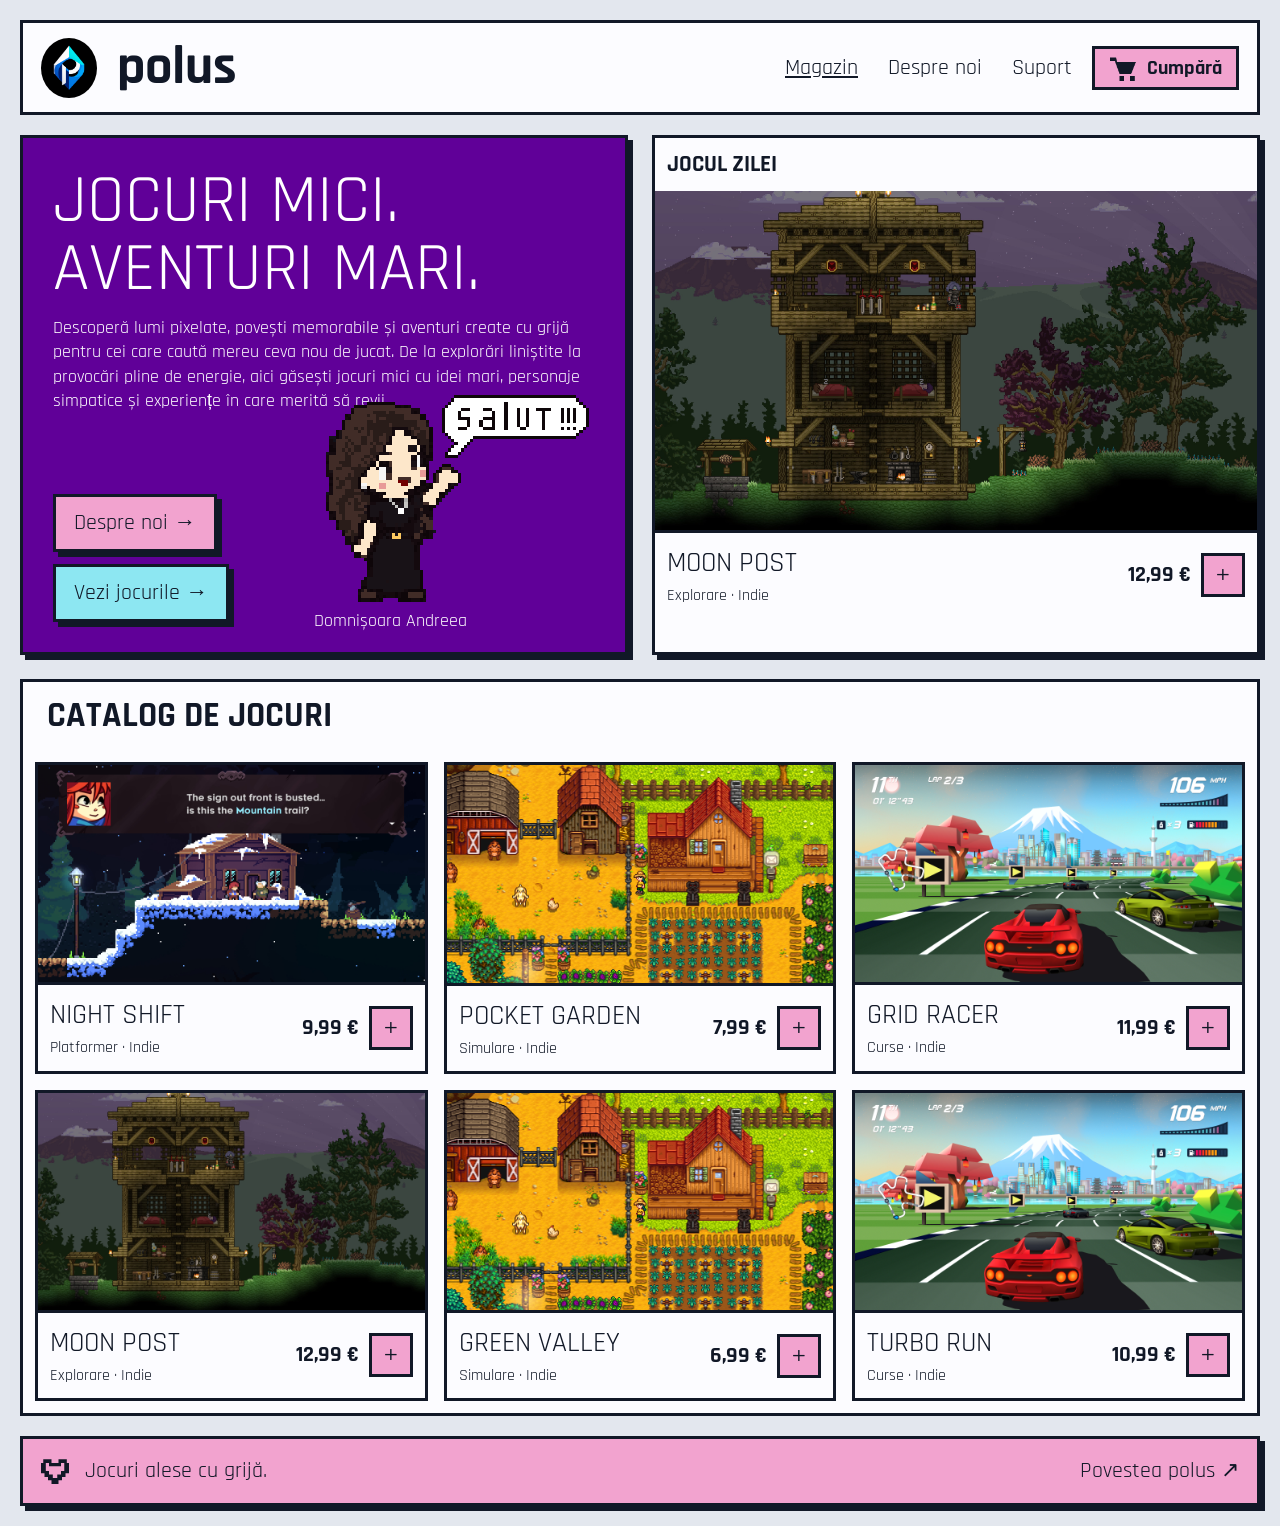
==== commit 6cf8b1a0: "Adaugare domnisoara andreea" ====
--- a/html/index.html
+++ b/html/index.html
@@ -38,10 +38,16 @@
               <br />
               AVENTURI MARI.
             </h1>
-            <p>Descoperă ceva nou de jucat.</p>
-            <a class="pink-button pixel-shadow" href="#jocuri">Vezi jocurile →</a>
+            <p>Descoperă lumi pixelate, povești memorabile și aventuri create cu grijă pentru cei care caută mereu ceva nou de jucat. De la explorări liniștite la provocări pline de energie, aici găsești jocuri mici cu idei mari, personaje simpatice și experiențe în care merită să revii.</p>
+            <div class="intro-actions">
+              <a class="pink-button about-button pixel-shadow" href="despre.html">Despre noi →</a>
+              <a class="pink-button pixel-shadow" href="#jocuri">Vezi jocurile →</a>
+            </div>
             <div class="mascot" aria-hidden="true">
-              <img src="../PrettyPics/polus/robot.png" alt="" width="112" height="126" />
+              <figure>
+                <img src="\PrettyPics\DomnisoaraAndreea.png" alt="" width="200" height="200" />
+                <figcaption>Domnișoara Andreea</figcaption>
+              </figure>
             </div>
           </section>
           <div class="featured-game pixel-shadow">
@@ -75,7 +81,7 @@
                 <img
                   src="../PrettyPics/polus/night-shift.jpg"
                   alt="Imagine temporară din Celeste pentru NIGHT SHIFT"
-                  width="1920"
+                  width="1920"h
                   height="1080"
                 />
               </a>
--- a/css/style.css
+++ b/css/style.css
@@ -104,6 +104,12 @@
   color: #111827;
   font-size: 22px;
 }
+.about-button {
+  background: #f2a3cf;
+}
+.intro-actions .pink-button:last-child {
+  background: #8de7f2;
+}
 .pixel-shadow {
   box-shadow: 5px 5px #111827;
 }
@@ -114,10 +120,13 @@
   margin-bottom: 24px;
 }
 .intro-panel {
-  background: #2043ed;
+  background: #600098;
   color: white;
   border: 3px solid #111827;
   padding: 30px;
+  min-height: 520px;
+  display: flex;
+  flex-direction: column;
 }
 h1 {
   font-size: 68px;
@@ -125,11 +134,50 @@
   line-height: 1;
 }
 .intro-panel p {
-  font-size: 25px;
-}
+  font-size: 18px;
+  line-height: 1.35;
+}
+.intro-panel {
+  position: relative;
+}
+.intro-actions {
+  display: flex;
+  flex-direction: column;
+  align-items: flex-start;
+  gap: 12px;
+  margin-top: auto;
+  position: relative;
+  z-index: 2;
+  width: max-content;
+  max-width: 100%;
+}
+.intro-actions .pink-button {
+  align-self: flex-start;
+  margin-top: 0;
+  width: max-content;
+  max-width: 100%;
+}
+.mascot {
+  position: absolute;
+  right: -20px;
+  bottom: 20px;
+}
+
 .mascot img {
-  width: 80px;
-  margin: 15px 0 0 auto;
+  image-rendering: pixelated;
+  display: block;
+  width: 400px;
+  height: auto;
+  margin: 0;
+}
+.mascot figcaption {
+  position: relative;
+  z-index: 1;
+  margin-top: -55px;
+  left: -55px;
+  color: white;
+  text-align: center;
+  font-size: 18px;
 }
 .daily-game-title, .shelf-heading {
   padding: 12px;
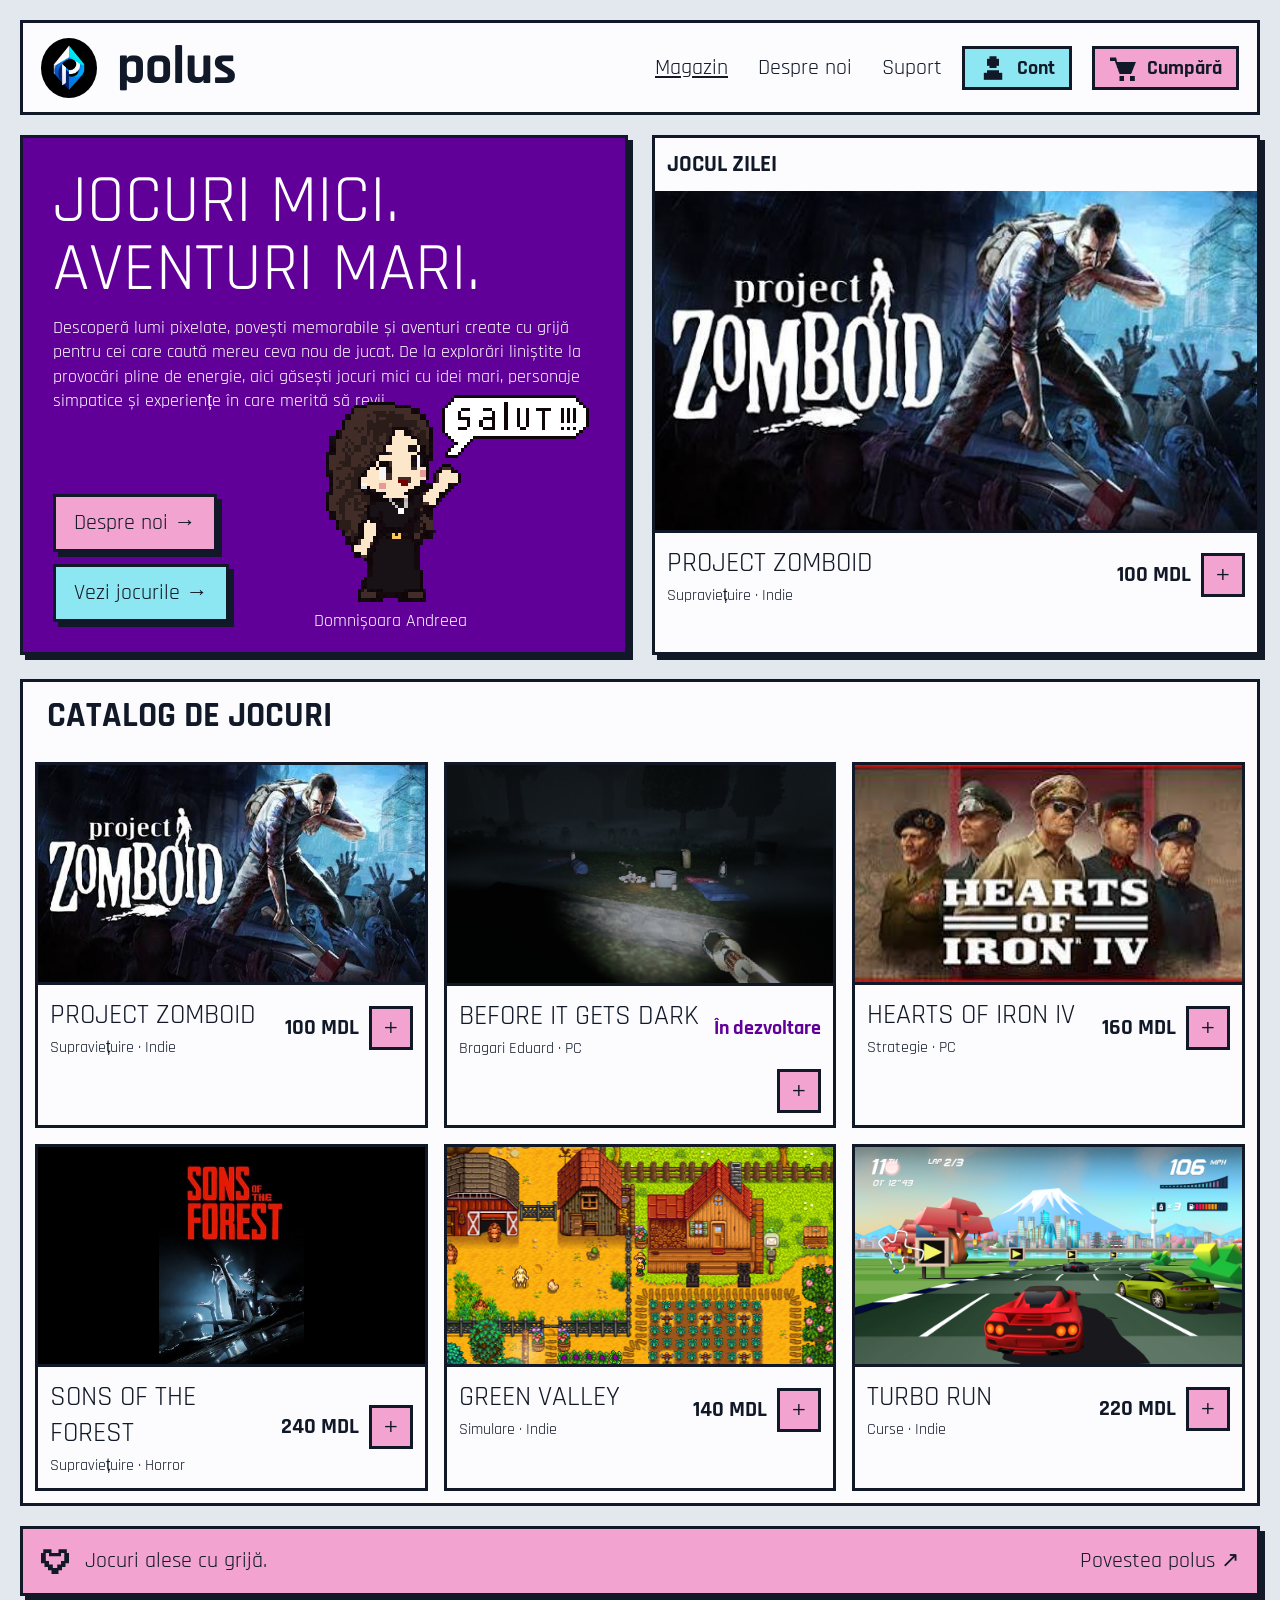
==== commit fd050f41: "adding games" ====
--- a/html/index.html
+++ b/html/index.html
@@ -25,6 +25,10 @@
             <li><a href="suport.html">Suport</a></li>
           </ul>
         </div>
+        <a class="icon-button account-button" href="cont.html" aria-label="Cont">
+          <img class="pixel-icon" src="../PrettyPics/polus/cont.png" alt="" />
+          Cont
+        </a>
         <a class="icon-button purchase-button pink" href="cumpara.html" aria-label="Cumpără un joc">
           <img class="pixel-icon" src="../PrettyPics/polus/cos.png" alt="" />
           Cumpără
@@ -45,29 +49,29 @@
             </div>
             <div class="mascot" aria-hidden="true">
               <figure>
-                <img src="\PrettyPics\DomnisoaraAndreea.png" alt="" width="200" height="200" />
+                <img src="../PrettyPics/DomnisoaraAndreea.png" alt="" width="200" height="200" />
                 <figcaption>Domnișoara Andreea</figcaption>
               </figure>
             </div>
           </section>
           <div class="featured-game pixel-shadow">
             <p class="daily-game-title">JOCUL ZILEI</p>
-            <a class="featured-image" href="#moon-post" aria-label="Descoperă Moon Post">
+            <a class="featured-image" href="#project-zomboid" aria-label="Descoperă Project Zomboid">
               <img
-                src="../PrettyPics/polus/moon-post.jpg"
-                alt="Peisaj din Starbound, imagine temporară pentru Moon Post"
+                src="../PrettyPics/polus/project-zomboid.png"
+                alt="Project Zomboid — un supraviețuitor înconjurat de zombi"
                 fetchpriority="high"
-                width="1920"
-                height="1080"
+                width="590"
+                height="338"
               />
             </a>
             <div class="game-info featured-info">
               <div>
-                <h2>MOON POST</h2>
-                <p>Explorare · Indie</p>
-              </div>
-              <strong class="price">12,99 €</strong>
-              <a class="icon-button pink add-button" href="#moon-post" aria-label="Detalii despre MOON POST">+</a>
+                <h2>PROJECT ZOMBOID</h2>
+                <p>Supraviețuire · Indie</p>
+              </div>
+              <strong class="price">100 MDL</strong>
+              <a class="icon-button pink add-button" href="#project-zomboid" aria-label="Detalii despre Project Zomboid">+</a>
             </div>
           </div>
         </div>
@@ -77,172 +81,136 @@
           </div>
           <div class="game-grid">
             <div class="game-card">
-              <a class="card-image" href="#night-shift" aria-label="Descoperă NIGHT SHIFT">
-                <img
-                  src="../PrettyPics/polus/night-shift.jpg"
-                  alt="Imagine temporară din Celeste pentru NIGHT SHIFT"
-                  width="1920"h
-                  height="1080"
-                />
-              </a>
-              <div class="game-info">
-                <div>
-                  <h3>NIGHT SHIFT</h3>
-                  <p>Platformer · Indie</p>
-                </div>
-                <strong class="price">9,99 €</strong>
-                <a
-                  class="icon-button pink add-button"
-                  href="#night-shift"
-                  aria-label="Detalii despre NIGHT SHIFT"
-                >
-                  +
-                </a>
-              </div>
-            </div>
-            <div class="game-card">
-              <a class="card-image" href="#pocket-garden" aria-label="Descoperă POCKET GARDEN">
-                <img
-                  src="../PrettyPics/polus/pocket-garden.jpg"
-                  alt="Imagine temporară din Stardew Valley pentru POCKET GARDEN"
-                  width="1920"
-                  height="1080"
-                />
-              </a>
-              <div class="game-info">
-                <div>
-                  <h3>POCKET GARDEN</h3>
-                  <p>Simulare · Indie</p>
-                </div>
-                <strong class="price">7,99 €</strong>
-                <a
-                  class="icon-button pink add-button"
-                  href="#pocket-garden"
-                  aria-label="Detalii despre POCKET GARDEN"
-                >
-                  +
-                </a>
-              </div>
-            </div>
-            <div class="game-card">
-              <a class="card-image" href="#grid-racer" aria-label="Descoperă GRID RACER">
-                <img
-                  src="../PrettyPics/polus/grid-racer.jpg"
-                  alt="Imagine temporară din Horizon Chase Turbo pentru GRID RACER"
-                  width="1920"
-                  height="1080"
-                />
-              </a>
-              <div class="game-info">
-                <div>
-                  <h3>GRID RACER</h3>
-                  <p>Curse · Indie</p>
-                </div>
-                <strong class="price">11,99 €</strong>
-                <a
-                  class="icon-button pink add-button"
-                  href="#grid-racer"
-                  aria-label="Detalii despre GRID RACER"
-                >
-                  +
-                </a>
-              </div>
-            </div>
-            <div class="game-card">
-              <a class="card-image" href="#moon-post" aria-label="Descoperă Moon Post">
-                <img src="../PrettyPics/polus/moon-post.jpg" alt="Imagine temporară pentru Moon Post" width="1920" height="1080" />
-              </a>
-              <div class="game-info">
-                <div><h3>MOON POST</h3><p>Explorare · Indie</p></div>
-                <strong class="price">12,99 €</strong>
-                <a class="icon-button pink add-button" href="#moon-post" aria-label="Detalii despre Moon Post">+</a>
+              <a class="card-image" href="#project-zomboid" aria-label="Descoperă Project Zomboid">
+                <img src="../PrettyPics/polus/project-zomboid.png" alt="Imagine de prezentare pentru Project Zomboid" width="590" height="338" />
+              </a>
+              <div class="game-info">
+                <div><h3>PROJECT ZOMBOID</h3><p>Supraviețuire · Indie</p></div>
+                <strong class="price">100 MDL</strong>
+                <a class="icon-button pink add-button" href="#project-zomboid" aria-label="Detalii despre Project Zomboid">+</a>
+              </div>
+            </div>
+            <div class="game-card">
+              <a class="card-image" href="#before-it-gets-dark" aria-label="Descoperă Before It Gets Dark">
+                <img src="../PrettyPics/polus/before-it-gets-dark.png" alt="Imagine de prezentare pentru Before It Gets Dark" width="808" height="511" />
+              </a>
+              <div class="game-info">
+                <div><h3>BEFORE IT GETS DARK</h3><p>Bragari Eduard · PC</p></div>
+                <strong class="game-status">În dezvoltare</strong>
+                <a class="icon-button pink add-button" href="#before-it-gets-dark" aria-label="Detalii despre Before It Gets Dark">+</a>
+              </div>
+            </div>
+            <div class="game-card">
+              <a class="card-image" href="#hearts-of-iron-iv" aria-label="Descoperă Hearts of Iron IV">
+                <img src="../PrettyPics/polus/hearts-of-iron-iv.png" alt="Imagine de prezentare pentru Hearts of Iron IV" width="329" height="152" />
+              </a>
+              <div class="game-info">
+                <div><h3>HEARTS OF IRON IV</h3><p>Strategie · PC</p></div>
+                <strong class="price">160 MDL</strong>
+                <a class="icon-button pink add-button" href="#hearts-of-iron-iv" aria-label="Detalii despre Hearts of Iron IV">+</a>
+              </div>
+            </div>
+            <div class="game-card">
+              <a class="card-image" href="#sons-of-the-forest" aria-label="Descoperă Sons of the Forest">
+                <img class="portrait-cover" src="../PrettyPics/polus/sons-of-the-forest.png" alt="Coperta Sons of the Forest" width="250" height="375" />
+              </a>
+              <div class="game-info">
+                <div><h3>SONS OF THE FOREST</h3><p>Supraviețuire · Horror</p></div>
+                <strong class="price">240 MDL</strong>
+                <a class="icon-button pink add-button" href="#sons-of-the-forest" aria-label="Detalii despre Sons of the Forest">+</a>
               </div>
             </div>
             <div class="game-card">
               <a class="card-image" href="#green-valley" aria-label="Descoperă Green Valley">
-                <img src="../PrettyPics/polus/pocket-garden.jpg" alt="Imagine temporară pentru Green Valley" width="1920" height="1080" />
+                <img src="../PrettyPics/polus/pocket-garden.jpg" alt="Imagine de prezentare pentru Green Valley" width="1920" height="1080" />
               </a>
               <div class="game-info">
                 <div><h3>GREEN VALLEY</h3><p>Simulare · Indie</p></div>
-                <strong class="price">6,99 €</strong>
+                <strong class="price">140 MDL</strong>
                 <a class="icon-button pink add-button" href="#green-valley" aria-label="Detalii despre Green Valley">+</a>
               </div>
             </div>
             <div class="game-card">
               <a class="card-image" href="#turbo-run" aria-label="Descoperă Turbo Run">
-                <img src="../PrettyPics/polus/grid-racer.jpg" alt="Imagine temporară pentru Turbo Run" width="1920" height="1080" />
+                <img src="../PrettyPics/polus/grid-racer.jpg" alt="Imagine de prezentare pentru Turbo Run" width="1920" height="1080" />
               </a>
               <div class="game-info">
                 <div><h3>TURBO RUN</h3><p>Curse · Indie</p></div>
-                <strong class="price">10,99 €</strong>
+                <strong class="price">220 MDL</strong>
                 <a class="icon-button pink add-button" href="#turbo-run" aria-label="Detalii despre Turbo Run">+</a>
               </div>
             </div>
           </div>
         </section>
 
-        <section class="info-panel" id="moon-post">
-          <a class="close-panel" href="#jocuri" aria-label="Închide detaliile">×</a>
-          <h2>MOON POST</h2>
-          <p>Pornește într-o călătorie pe Lună, livrează scrisori și descoperă locuitorii unor colonii îndepărtate. Explorează peisajele și găsește drumuri noi printre cratere.</p>
-          <h3>Video de prezentare</h3>
-          <video controls preload="none" poster="../PrettyPics/polus/moon-post.jpg">
-            Browserul tău nu poate reda acest video.
-          </video>
-          <h3>Muzică / OST</h3>
-          <audio controls preload="none">
-            Browserul tău nu poate reda acest audio.
-          </audio>
-          <p>Videoclipul și muzica vor fi adăugate în curând.</p>
-          <a class="pink-button" href="cumpara.html">Cumpără →</a>
-        </section>
-
-        <section class="info-panel" id="night-shift">
-          <a class="close-panel" href="#jocuri" aria-label="Închide detaliile">×</a>
-          <h2>NIGHT SHIFT</h2>
-          <p>Explorează un oraș după lăsarea întunericului. Sari peste obstacole, descoperă drumuri ascunse și găsește ieșirea de pe acoperișuri.</p>
-          <h3>Video de prezentare</h3>
-          <video controls preload="none" poster="../PrettyPics/polus/night-shift.jpg">
-            Browserul tău nu poate reda acest video.
-          </video>
-          <h3>Muzică / OST</h3>
-          <audio controls preload="none">
-            Browserul tău nu poate reda acest audio.
-          </audio>
-          <p>Videoclipul și muzica vor fi adăugate în curând.</p>
-          <a class="pink-button" href="cumpara.html">Cumpără →</a>
-        </section>
-
-        <section class="info-panel" id="pocket-garden">
-          <a class="close-panel" href="#jocuri" aria-label="Închide detaliile">×</a>
-          <h2>POCKET GARDEN</h2>
-          <p>Construiește o grădină mică în ritmul tău. Plantează flori, îngrijește plantele și transformă locul într-un colt plin de culoare.</p>
-          <h3>Video de prezentare</h3>
-          <video controls preload="none" poster="../PrettyPics/polus/pocket-garden.jpg">
-            Browserul tău nu poate reda acest video.
-          </video>
-          <h3>Muzică / OST</h3>
-          <audio controls preload="none">
-            Browserul tău nu poate reda acest audio.
-          </audio>
-          <p>Videoclipul și muzica vor fi adăugate în curând.</p>
-          <a class="pink-button" href="cumpara.html">Cumpără →</a>
-        </section>
-
-        <section class="info-panel" id="grid-racer">
-          <a class="close-panel" href="#jocuri" aria-label="Închide detaliile">×</a>
-          <h2>GRID RACER</h2>
-          <p>Intră în curse rapide pe șosele colorate. Învată traseele, evită obstacolele și încearcă să ajungi primul la linia de sosire.</p>
-          <h3>Video de prezentare</h3>
-          <video controls preload="none" poster="../PrettyPics/polus/grid-racer.jpg">
-            Browserul tău nu poate reda acest video.
-          </video>
-          <h3>Muzică / OST</h3>
-          <audio controls preload="none">
-            Browserul tău nu poate reda acest audio.
-          </audio>
-          <p>Videoclipul și muzica vor fi adăugate în curând.</p>
-          <a class="pink-button" href="cumpara.html">Cumpără →</a>
+        <section class="info-panel" id="project-zomboid" aria-labelledby="project-zomboid-title">
+          <a class="close-panel" href="#jocuri" aria-label="Închide detaliile">×</a>
+          <h2 id="project-zomboid-title">PROJECT ZOMBOID</h2>
+          <p>Caută provizii, construiește un adăpost și încearcă să supraviețuiești într-o lume plină de zombi.</p>
+          <h3>Video de prezentare</h3>
+          <video controls playsinline preload="metadata" poster="../PrettyPics/polus/project-zomboid.png" aria-label="Videoclip de prezentare Project Zomboid">
+            <source src="../Video/project-zomboid-trailer.mp4" type="video/mp4" />
+            Browserul tău nu poate reda acest video. <a href="../Video/project-zomboid-trailer.mp4">Deschide videoclipul</a>.
+          </video>
+          <h3>Muzică / OST — Introduction</h3>
+          <audio controls preload="metadata" aria-label="Project Zomboid — Introduction">
+            <source src="../Audio/project-zomboid-introduction.mp3" type="audio/mpeg" />
+            Browserul tău nu poate reda acest audio. <a href="../Audio/project-zomboid-introduction.mp3">Deschide fișierul audio</a>.
+          </audio>
+          <a class="pink-button" href="cumpara.html#cumpara">Cumpără →</a>
+        </section>
+
+
+
+        <section class="info-panel" id="before-it-gets-dark" aria-labelledby="before-it-gets-dark-title">
+          <a class="close-panel" href="#jocuri" aria-label="Închide detaliile">×</a>
+          <h2 id="before-it-gets-dark-title">BEFORE IT GETS DARK</h2>
+          <p>Un joc în dezvoltare, creat de colegul meu Bragari Eduard.</p>
+          <h3>Video din versiunea în dezvoltare</h3>
+          <video controls playsinline preload="metadata" poster="../PrettyPics/polus/before-it-gets-dark.png" aria-label="Videoclip de prezentare Before It Gets Dark">
+            <source src="../Video/2026-10-04%2013-16-40%20(1).mp4" type="video/mp4" />
+            Browserul tău nu poate reda acest video. <a href="../Video/2026-10-04%2013-16-40%20(1).mp4">Deschide videoclipul</a>.
+          </video>
+          <h3>Muzică / OST — Piano 2</h3>
+          <audio controls preload="metadata" aria-label="Before It Gets Dark — Piano 2">
+            <source src="../Audio/before-it-gets-dark-piano-2.mp3" type="audio/mpeg" />
+            Browserul tău nu poate reda acest audio. <a href="../Audio/before-it-gets-dark-piano-2.mp3">Deschide fișierul audio</a>.
+          </audio>
+          <a class="pink-button" href="#jocuri">Înapoi la jocuri →</a>
+        </section>
+
+        <section class="info-panel" id="hearts-of-iron-iv" aria-labelledby="hearts-of-iron-iv-title">
+          <a class="close-panel" href="#jocuri" aria-label="Închide detaliile">×</a>
+          <h2 id="hearts-of-iron-iv-title">HEARTS OF IRON IV</h2>
+          <p>Un clasic al jocurilor de strategie: planifică operațiuni, gestionează resursele și coordonează armatele în timpul celui de-al Doilea Război Mondial.</p>
+          <h3>Video de prezentare</h3>
+          <video controls playsinline preload="metadata" poster="../PrettyPics/polus/hearts-of-iron-iv.png" aria-label="Videoclip de prezentare Hearts of Iron IV">
+            <source src="../Video/hearts-of-iron-iv-trailer.mp4" type="video/mp4" />
+            Browserul tău nu poate reda acest video. <a href="../Video/hearts-of-iron-iv-trailer.mp4">Deschide videoclipul</a>.
+          </video>
+          <h3>Muzică / OST — Main Theme</h3>
+          <audio controls preload="metadata" aria-label="Hearts of Iron IV — Main Theme">
+            <source src="../Audio/hearts-of-iron-iv-main-theme.mp3" type="audio/mpeg" />
+            Browserul tău nu poate reda acest audio. <a href="../Audio/hearts-of-iron-iv-main-theme.mp3">Deschide fișierul audio</a>.
+          </audio>
+          <a class="pink-button" href="cumpara.html#cumpara">Cumpără →</a>
+        </section>
+
+        <section class="info-panel" id="sons-of-the-forest" aria-labelledby="sons-of-the-forest-title">
+          <a class="close-panel" href="#jocuri" aria-label="Închide detaliile">×</a>
+          <h2 id="sons-of-the-forest-title">SONS OF THE FOREST</h2>
+          <p>Un joc de supraviețuire și horror: explorează o insulă, adună resurse și construiește un adăpost pentru a face față pericolelor.</p>
+          <h3>Video de prezentare</h3>
+          <video controls playsinline preload="metadata" poster="../PrettyPics/polus/sons-of-the-forest.png" aria-label="Videoclip de prezentare Sons of the Forest">
+            <source src="../Video/sons-of-the-forest-trailer.mp4" type="video/mp4" />
+            Browserul tău nu poate reda acest video. <a href="../Video/sons-of-the-forest-trailer.mp4">Deschide videoclipul</a>.
+          </video>
+          <h3>Muzică / OST — Radio: Rock 3</h3>
+          <audio controls preload="metadata" aria-label="Sons of the Forest — Rock 3">
+            <source src="../Audio/sons-of-the-forest-rock-3.mp3" type="audio/mpeg" />
+            Browserul tău nu poate reda acest audio. <a href="../Audio/sons-of-the-forest-rock-3.mp3">Deschide fișierul audio</a>.
+          </audio>
+          <a class="pink-button" href="cumpara.html#cumpara">Cumpără →</a>
         </section>
 
 
--- a/css/style.css
+++ b/css/style.css
@@ -190,6 +190,10 @@
   aspect-ratio: 16 / 9;
   object-fit: cover;
 }
+.card-image img.portrait-cover {
+  object-fit: contain;
+  background: black;
+}
 .game-info {
   flex-wrap: wrap;
   gap: 10px;
@@ -211,6 +215,10 @@
 .price {
   font-size: 22px;
   white-space: nowrap;
+}
+.game-status {
+  color: #600098;
+  font-size: 20px;
 }
 .add-button {
   font-size: 30px;
@@ -399,3 +407,112 @@
   margin-top: 20px;
   border: 2px solid #111827;
 }
+
+.account-button {
+  width: auto;
+  gap: 10px;
+  padding: 10px 14px;
+  background: #8de7f2;
+  font-size: 20px;
+  font-weight: bold;
+}
+.account-button[aria-current="page"] {
+  box-shadow: 3px 3px #111827;
+}
+.account-layout {
+  display: grid;
+  grid-template-columns: minmax(0, 1.1fr) minmax(0, 0.9fr);
+  gap: 24px;
+  margin-bottom: 24px;
+  align-items: stretch;
+}
+.account-layout .content-panel {
+  margin-bottom: 0;
+}
+.spiffo-panel {
+  display: flex;
+  flex-direction: column;
+  align-items: center;
+  justify-content: center;
+  padding: 32px;
+  border: 3px solid #111827;
+  background: #600098;
+  color: white;
+  text-align: center;
+}
+.community-badge {
+  display: inline-block;
+  padding: 6px 12px;
+  margin-bottom: 20px;
+  border: 2px solid #111827;
+  background: #8de7f2;
+  color: #111827;
+  font-weight: bold;
+  letter-spacing: 1px;
+}
+.spiffo-panel h2 {
+  font-size: 42px;
+  font-weight: normal;
+}
+.spiffo-panel p {
+  max-width: 360px;
+  font-size: 20px;
+  line-height: 1.4;
+}
+.spiffo-art {
+  width: 300px;
+  margin: 12px auto;
+  image-rendering: pixelated;
+}
+.spiffo-panel .spiffo-note {
+  margin: 24px 0 0;
+  font-size: 18px;
+}
+:where(a, button, input, textarea, select, summary):focus-visible {
+  outline: 3px solid #2043ed;
+  outline-offset: 4px;
+}
+@media (min-width: 851px) and (max-width: 1100px) {
+  .site-header {
+    flex-wrap: wrap;
+  }
+  .meniu {
+    order: 3;
+    width: 100%;
+  }
+  .meniu ul {
+    justify-content: center;
+  }
+  .account-button {
+    margin-left: auto;
+  }
+}
+@media (max-width: 850px) {
+  .account-layout {
+    grid-template-columns: minmax(0, 1fr);
+  }
+  .spiffo-panel {
+    padding: 24px;
+  }
+  .spiffo-art {
+    width: 240px;
+  }
+}
+@media (max-width: 480px) {
+  .site-header {
+    gap: 12px;
+    padding: 10px 12px;
+  }
+  .account-button, .purchase-button {
+    width: 44px;
+    padding: 0;
+    gap: 0;
+    font-size: 0;
+  }
+  .account-button {
+    margin-left: auto;
+  }
+  .purchase-button {
+    margin-left: 0;
+  }
+}
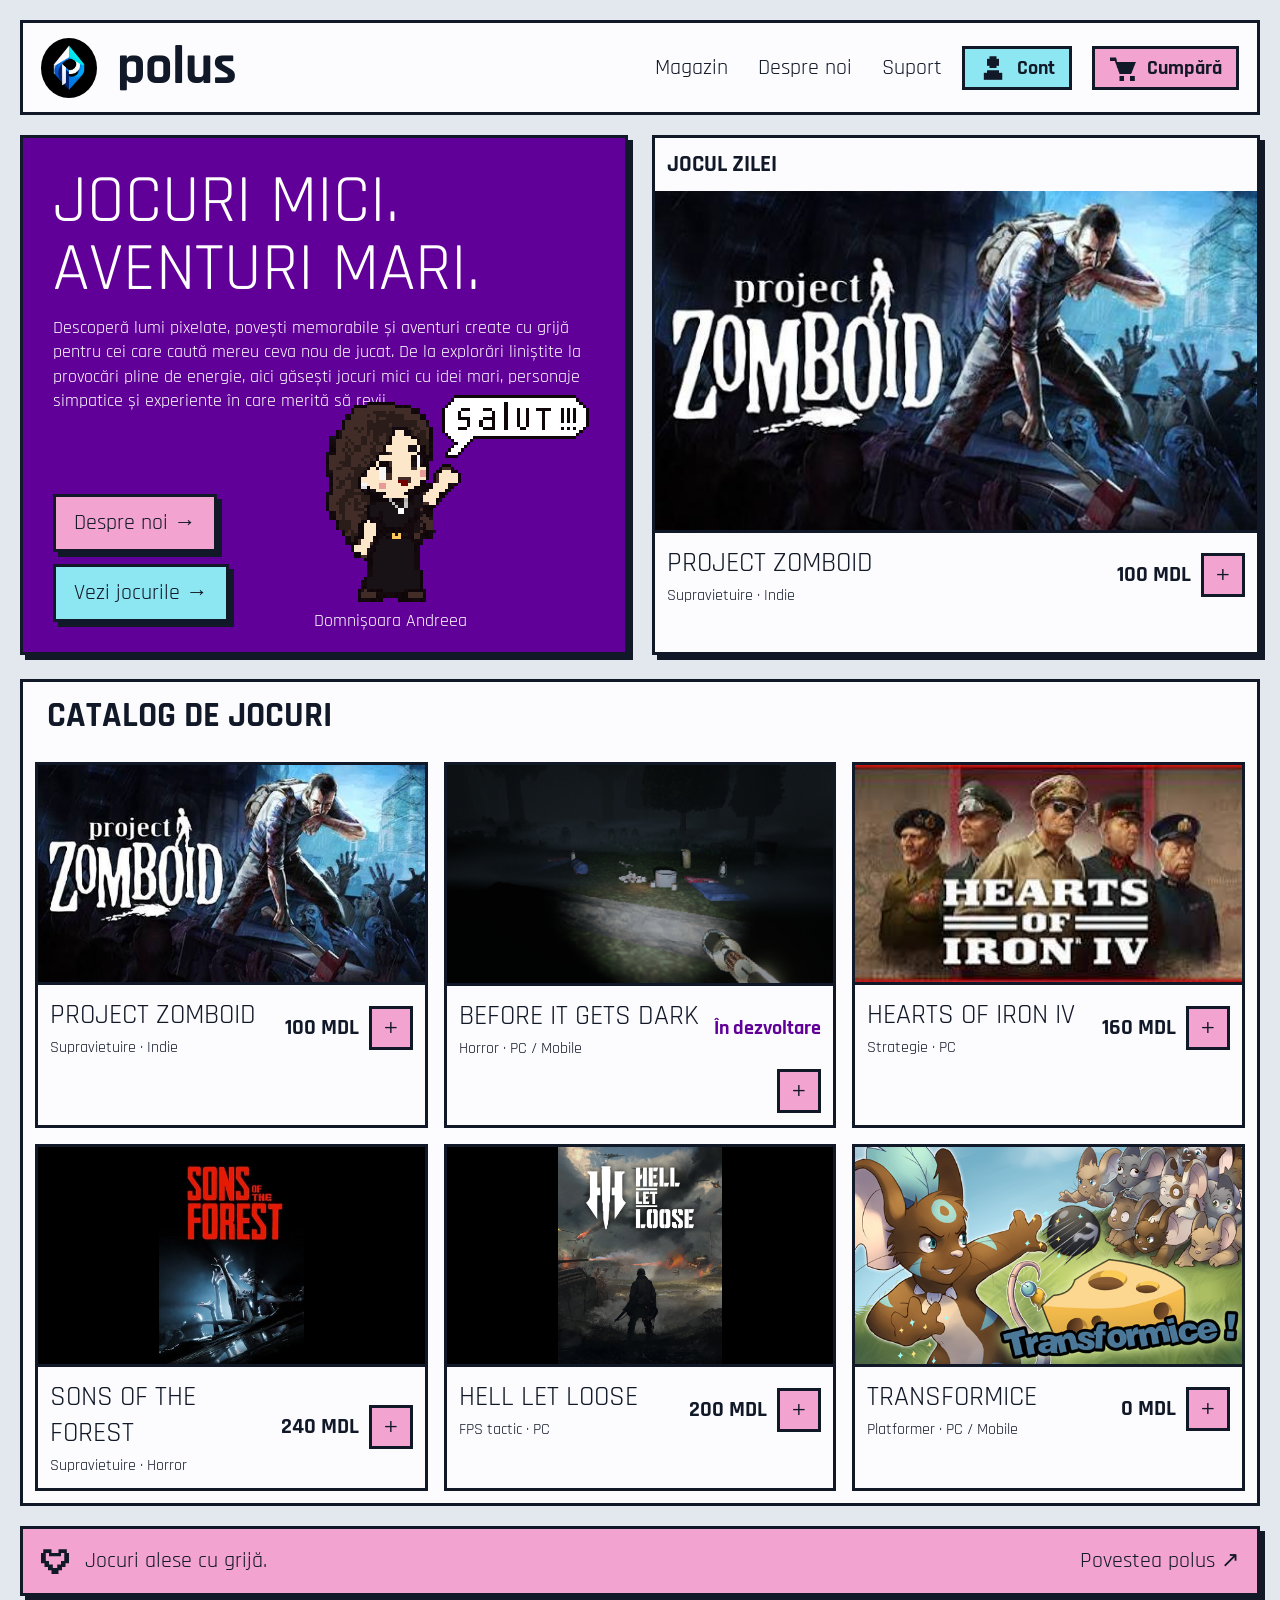
==== commit c08cc8b3: "latest changes" ====
--- a/html/index.html
+++ b/html/index.html
@@ -26,11 +26,11 @@
           </ul>
         </div>
         <a class="icon-button account-button" href="cont.html" aria-label="Cont">
-          <img class="pixel-icon" src="../PrettyPics/polus/cont.png" alt="" />
+          <img class="pixel-icon" src="../PrettyPics/cont.png" alt="" />
           Cont
         </a>
         <a class="icon-button purchase-button pink" href="cumpara.html" aria-label="Cumpără un joc">
-          <img class="pixel-icon" src="../PrettyPics/polus/cos.png" alt="" />
+          <img class="pixel-icon" src="../PrettyPics/cos.png" alt="" />
           Cumpără
         </a>
       </header>
@@ -42,7 +42,7 @@
               <br />
               AVENTURI MARI.
             </h1>
-            <p>Descoperă lumi pixelate, povești memorabile și aventuri create cu grijă pentru cei care caută mereu ceva nou de jucat. De la explorări liniștite la provocări pline de energie, aici găsești jocuri mici cu idei mari, personaje simpatice și experiențe în care merită să revii.</p>
+            <p>Descoperă lumi pixelate, povești memorabile și aventuri create cu grijă pentru cei care caută mereu ceva nou de jucat. De la explorări liniștite la provocări pline de energie, aici găsești jocuri mici cu idei mari, personaje simpatice și experiente în care merită să revii.</p>
             <div class="intro-actions">
               <a class="pink-button about-button pixel-shadow" href="despre.html">Despre noi →</a>
               <a class="pink-button pixel-shadow" href="#jocuri">Vezi jocurile →</a>
@@ -58,8 +58,8 @@
             <p class="daily-game-title">JOCUL ZILEI</p>
             <a class="featured-image" href="#project-zomboid" aria-label="Descoperă Project Zomboid">
               <img
-                src="../PrettyPics/polus/project-zomboid.png"
-                alt="Project Zomboid — un supraviețuitor înconjurat de zombi"
+                src="../PrettyPics/project-zomboid.png"
+                alt="Project Zomboid — un supravietuitor înconjurat de zombi"
                 fetchpriority="high"
                 width="590"
                 height="338"
@@ -68,7 +68,7 @@
             <div class="game-info featured-info">
               <div>
                 <h2>PROJECT ZOMBOID</h2>
-                <p>Supraviețuire · Indie</p>
+                <p>Supravietuire · Indie</p>
               </div>
               <strong class="price">100 MDL</strong>
               <a class="icon-button pink add-button" href="#project-zomboid" aria-label="Detalii despre Project Zomboid">+</a>
@@ -82,27 +82,27 @@
           <div class="game-grid">
             <div class="game-card">
               <a class="card-image" href="#project-zomboid" aria-label="Descoperă Project Zomboid">
-                <img src="../PrettyPics/polus/project-zomboid.png" alt="Imagine de prezentare pentru Project Zomboid" width="590" height="338" />
-              </a>
-              <div class="game-info">
-                <div><h3>PROJECT ZOMBOID</h3><p>Supraviețuire · Indie</p></div>
+                <img src="../PrettyPics/project-zomboid.png" alt="Imagine de prezentare pentru Project Zomboid" width="590" height="338" />
+              </a>
+              <div class="game-info">
+                <div><h3>PROJECT ZOMBOID</h3><p>Supravietuire · Indie</p></div>
                 <strong class="price">100 MDL</strong>
                 <a class="icon-button pink add-button" href="#project-zomboid" aria-label="Detalii despre Project Zomboid">+</a>
               </div>
             </div>
             <div class="game-card">
               <a class="card-image" href="#before-it-gets-dark" aria-label="Descoperă Before It Gets Dark">
-                <img src="../PrettyPics/polus/before-it-gets-dark.png" alt="Imagine de prezentare pentru Before It Gets Dark" width="808" height="511" />
-              </a>
-              <div class="game-info">
-                <div><h3>BEFORE IT GETS DARK</h3><p>Bragari Eduard · PC</p></div>
+                <img src="../PrettyPics/before-it-gets-dark.png" alt="Imagine de prezentare pentru Before It Gets Dark" width="808" height="511" />
+              </a>
+              <div class="game-info">
+                <div><h3>BEFORE IT GETS DARK</h3><p>Horror · PC / Mobile</p></div>
                 <strong class="game-status">În dezvoltare</strong>
                 <a class="icon-button pink add-button" href="#before-it-gets-dark" aria-label="Detalii despre Before It Gets Dark">+</a>
               </div>
             </div>
             <div class="game-card">
               <a class="card-image" href="#hearts-of-iron-iv" aria-label="Descoperă Hearts of Iron IV">
-                <img src="../PrettyPics/polus/hearts-of-iron-iv.png" alt="Imagine de prezentare pentru Hearts of Iron IV" width="329" height="152" />
+                <img src="../PrettyPics/hearts-of-iron-iv.png" alt="Imagine de prezentare pentru Hearts of Iron IV" width="329" height="152" />
               </a>
               <div class="game-info">
                 <div><h3>HEARTS OF IRON IV</h3><p>Strategie · PC</p></div>
@@ -112,32 +112,32 @@
             </div>
             <div class="game-card">
               <a class="card-image" href="#sons-of-the-forest" aria-label="Descoperă Sons of the Forest">
-                <img class="portrait-cover" src="../PrettyPics/polus/sons-of-the-forest.png" alt="Coperta Sons of the Forest" width="250" height="375" />
-              </a>
-              <div class="game-info">
-                <div><h3>SONS OF THE FOREST</h3><p>Supraviețuire · Horror</p></div>
+                <img class="portrait-cover" src="../PrettyPics/sons-of-the-forest.png" alt="Coperta Sons of the Forest" width="250" height="375" />
+              </a>
+              <div class="game-info">
+                <div><h3>SONS OF THE FOREST</h3><p>Supravietuire · Horror</p></div>
                 <strong class="price">240 MDL</strong>
                 <a class="icon-button pink add-button" href="#sons-of-the-forest" aria-label="Detalii despre Sons of the Forest">+</a>
               </div>
             </div>
             <div class="game-card">
-              <a class="card-image" href="#green-valley" aria-label="Descoperă Green Valley">
-                <img src="../PrettyPics/polus/pocket-garden.jpg" alt="Imagine de prezentare pentru Green Valley" width="1920" height="1080" />
-              </a>
-              <div class="game-info">
-                <div><h3>GREEN VALLEY</h3><p>Simulare · Indie</p></div>
-                <strong class="price">140 MDL</strong>
-                <a class="icon-button pink add-button" href="#green-valley" aria-label="Detalii despre Green Valley">+</a>
-              </div>
-            </div>
-            <div class="game-card">
-              <a class="card-image" href="#turbo-run" aria-label="Descoperă Turbo Run">
-                <img src="../PrettyPics/polus/grid-racer.jpg" alt="Imagine de prezentare pentru Turbo Run" width="1920" height="1080" />
-              </a>
-              <div class="game-info">
-                <div><h3>TURBO RUN</h3><p>Curse · Indie</p></div>
-                <strong class="price">220 MDL</strong>
-                <a class="icon-button pink add-button" href="#turbo-run" aria-label="Detalii despre Turbo Run">+</a>
+              <a class="card-image" href="#hell-let-loose" aria-label="Descoperă Hell Let Loose">
+                <img class="portrait-cover" src="../PrettyPics/hell-let-loose.png" alt="Coperta Hell Let Loose" width="1200" height="1600" />
+              </a>
+              <div class="game-info">
+                <div><h3>HELL LET LOOSE</h3><p>FPS tactic · PC</p></div>
+                <strong class="price">200 MDL</strong>
+                <a class="icon-button pink add-button" href="#hell-let-loose" aria-label="Detalii despre Hell Let Loose">+</a>
+              </div>
+            </div>
+            <div class="game-card">
+              <a class="card-image" href="#transformice" aria-label="Descoperă Transformice">
+                <img src="../PrettyPics/transformice.png" alt="Coperta Transformice cu șoricei și brânză" width="616" height="353" />
+              </a>
+              <div class="game-info">
+                <div><h3>TRANSFORMICE</h3><p>Platformer · PC / Mobile</p></div>
+                <strong class="price">0 MDL</strong>
+                <a class="icon-button pink add-button" href="#transformice" aria-label="Detalii despre Transformice">+</a>
               </div>
             </div>
           </div>
@@ -146,13 +146,13 @@
         <section class="info-panel" id="project-zomboid" aria-labelledby="project-zomboid-title">
           <a class="close-panel" href="#jocuri" aria-label="Închide detaliile">×</a>
           <h2 id="project-zomboid-title">PROJECT ZOMBOID</h2>
-          <p>Caută provizii, construiește un adăpost și încearcă să supraviețuiești într-o lume plină de zombi.</p>
-          <h3>Video de prezentare</h3>
-          <video controls playsinline preload="metadata" poster="../PrettyPics/polus/project-zomboid.png" aria-label="Videoclip de prezentare Project Zomboid">
+          <p>Caută provizii, construiește un adăpost și încearcă să supravietuiești într-o lume plină de zombi.</p>
+          <h3>Video de prezentare</h3>
+          <video controls playsinline preload="metadata" poster="../PrettyPics/project-zomboid.png" aria-label="Videoclip de prezentare Project Zomboid">
             <source src="../Video/project-zomboid-trailer.mp4" type="video/mp4" />
             Browserul tău nu poate reda acest video. <a href="../Video/project-zomboid-trailer.mp4">Deschide videoclipul</a>.
           </video>
-          <h3>Muzică / OST — Introduction</h3>
+          <h3>Muzică</h3>
           <audio controls preload="metadata" aria-label="Project Zomboid — Introduction">
             <source src="../Audio/project-zomboid-introduction.mp3" type="audio/mpeg" />
             Browserul tău nu poate reda acest audio. <a href="../Audio/project-zomboid-introduction.mp3">Deschide fișierul audio</a>.
@@ -167,11 +167,11 @@
           <h2 id="before-it-gets-dark-title">BEFORE IT GETS DARK</h2>
           <p>Un joc în dezvoltare, creat de colegul meu Bragari Eduard.</p>
           <h3>Video din versiunea în dezvoltare</h3>
-          <video controls playsinline preload="metadata" poster="../PrettyPics/polus/before-it-gets-dark.png" aria-label="Videoclip de prezentare Before It Gets Dark">
+          <video controls playsinline preload="metadata" poster="../PrettyPics/before-it-gets-dark.png" aria-label="Videoclip de prezentare Before It Gets Dark">
             <source src="../Video/2026-10-04%2013-16-40%20(1).mp4" type="video/mp4" />
             Browserul tău nu poate reda acest video. <a href="../Video/2026-10-04%2013-16-40%20(1).mp4">Deschide videoclipul</a>.
           </video>
-          <h3>Muzică / OST — Piano 2</h3>
+          <h3>Muzică</h3>
           <audio controls preload="metadata" aria-label="Before It Gets Dark — Piano 2">
             <source src="../Audio/before-it-gets-dark-piano-2.mp3" type="audio/mpeg" />
             Browserul tău nu poate reda acest audio. <a href="../Audio/before-it-gets-dark-piano-2.mp3">Deschide fișierul audio</a>.
@@ -182,13 +182,13 @@
         <section class="info-panel" id="hearts-of-iron-iv" aria-labelledby="hearts-of-iron-iv-title">
           <a class="close-panel" href="#jocuri" aria-label="Închide detaliile">×</a>
           <h2 id="hearts-of-iron-iv-title">HEARTS OF IRON IV</h2>
-          <p>Un clasic al jocurilor de strategie: planifică operațiuni, gestionează resursele și coordonează armatele în timpul celui de-al Doilea Război Mondial.</p>
-          <h3>Video de prezentare</h3>
-          <video controls playsinline preload="metadata" poster="../PrettyPics/polus/hearts-of-iron-iv.png" aria-label="Videoclip de prezentare Hearts of Iron IV">
+          <p>Un clasic al jocurilor de strategie: planifică operatiuni, gestionează resursele și coordonează armatele în timpul celui de-al Doilea Război Mondial.</p>
+          <h3>Video de prezentare</h3>
+          <video controls playsinline preload="metadata" poster="../PrettyPics/hearts-of-iron-iv.png" aria-label="Videoclip de prezentare Hearts of Iron IV">
             <source src="../Video/hearts-of-iron-iv-trailer.mp4" type="video/mp4" />
             Browserul tău nu poate reda acest video. <a href="../Video/hearts-of-iron-iv-trailer.mp4">Deschide videoclipul</a>.
           </video>
-          <h3>Muzică / OST — Main Theme</h3>
+          <h3>Muzică</h3>
           <audio controls preload="metadata" aria-label="Hearts of Iron IV — Main Theme">
             <source src="../Audio/hearts-of-iron-iv-main-theme.mp3" type="audio/mpeg" />
             Browserul tău nu poate reda acest audio. <a href="../Audio/hearts-of-iron-iv-main-theme.mp3">Deschide fișierul audio</a>.
@@ -199,13 +199,13 @@
         <section class="info-panel" id="sons-of-the-forest" aria-labelledby="sons-of-the-forest-title">
           <a class="close-panel" href="#jocuri" aria-label="Închide detaliile">×</a>
           <h2 id="sons-of-the-forest-title">SONS OF THE FOREST</h2>
-          <p>Un joc de supraviețuire și horror: explorează o insulă, adună resurse și construiește un adăpost pentru a face față pericolelor.</p>
-          <h3>Video de prezentare</h3>
-          <video controls playsinline preload="metadata" poster="../PrettyPics/polus/sons-of-the-forest.png" aria-label="Videoclip de prezentare Sons of the Forest">
+          <p>Un joc de supravietuire și horror: explorează o insulă, adună resurse și construiește un adăpost pentru a face fată pericolelor.</p>
+          <h3>Video de prezentare</h3>
+          <video controls playsinline preload="metadata" poster="../PrettyPics/sons-of-the-forest.png" aria-label="Videoclip de prezentare Sons of the Forest">
             <source src="../Video/sons-of-the-forest-trailer.mp4" type="video/mp4" />
             Browserul tău nu poate reda acest video. <a href="../Video/sons-of-the-forest-trailer.mp4">Deschide videoclipul</a>.
           </video>
-          <h3>Muzică / OST — Radio: Rock 3</h3>
+          <h3>Muzică</h3>
           <audio controls preload="metadata" aria-label="Sons of the Forest — Rock 3">
             <source src="../Audio/sons-of-the-forest-rock-3.mp3" type="audio/mpeg" />
             Browserul tău nu poate reda acest audio. <a href="../Audio/sons-of-the-forest-rock-3.mp3">Deschide fișierul audio</a>.
@@ -214,41 +214,43 @@
         </section>
 
 
-        <section class="info-panel" id="green-valley">
-          <a class="close-panel" href="#jocuri" aria-label="Închide detaliile">×</a>
-          <h2>GREEN VALLEY</h2>
-          <p>Construiește o fermă, crește plante și descoperă viata într-un sat liniștit.</p>
-          <h3>Video de prezentare</h3>
-          <video controls preload="none" poster="../PrettyPics/polus/pocket-garden.jpg">
-            Browserul tău nu poate reda acest video.
-          </video>
-          <h3>Muzică / OST</h3>
-          <audio controls preload="none">
-            Browserul tău nu poate reda acest audio.
-          </audio>
-          <p>Videoclipul și muzica vor fi adăugate în curând.</p>
-          <a class="pink-button" href="cumpara.html">Cumpără →</a>
-        </section>
-
-        <section class="info-panel" id="turbo-run">
-          <a class="close-panel" href="#jocuri" aria-label="Închide detaliile">×</a>
-          <h2>TURBO RUN</h2>
-          <p>Alege o mașină și încearcă să obtii cel mai bun timp pe fiecare traseu.</p>
-          <h3>Video de prezentare</h3>
-          <video controls preload="none" poster="../PrettyPics/polus/grid-racer.jpg">
-            Browserul tău nu poate reda acest video.
-          </video>
-          <h3>Muzică / OST</h3>
-          <audio controls preload="none">
-            Browserul tău nu poate reda acest audio.
-          </audio>
-          <p>Videoclipul și muzica vor fi adăugate în curând.</p>
-          <a class="pink-button" href="cumpara.html">Cumpără →</a>
+        <section class="info-panel" id="hell-let-loose" aria-labelledby="hell-let-loose-title">
+          <a class="close-panel" href="#jocuri" aria-label="Închide detaliile">×</a>
+          <h2 id="hell-let-loose-title">HELL LET LOOSE</h2>
+          <p>Un FPS tactic în timpul celui de-al Doilea Război Mondial: luptă alături de echipă, coordonează atacurile și cucerește obiectivele de pe câmpul de luptă.</p>
+          <h3>Video de prezentare</h3>
+          <video controls playsinline preload="metadata" poster="../PrettyPics/hell-let-loose.png" aria-label="Videoclip de prezentare Hell Let Loose">
+            <source src="../Video/hell-let-loose-trailer.mp4" type="video/mp4" />
+            Browserul tău nu poate reda acest video. <a href="../Video/hell-let-loose-trailer.mp4">Deschide videoclipul</a>.
+          </video>
+          <h3>Muzică</h3>
+          <audio controls preload="metadata" aria-label="Hell Let Loose — Over There">
+            <source src="../Audio/hell-let-loose-over-there.mp3" type="audio/mpeg" />
+            Browserul tău nu poate reda acest audio. <a href="../Audio/hell-let-loose-over-there.mp3">Deschide fișierul audio</a>.
+          </audio>
+          <a class="pink-button" href="cumpara.html#cumpara">Cumpără →</a>
+        </section>
+
+        <section class="info-panel" id="transformice" aria-labelledby="transformice-title">
+          <a class="close-panel" href="#jocuri" aria-label="Închide detaliile">×</a>
+          <h2 id="transformice-title">TRANSFORMICE</h2>
+          <p>Un joc gratuit de platforme multiplayer: controlează un șoricel, adună brânza și treci peste obstacole alături de ceilalti jucători.</p>
+          <h3>Video de prezentare</h3>
+          <video controls playsinline preload="metadata" poster="../PrettyPics/transformice.png" aria-label="Videoclip de prezentare Transformice">
+            <source src="../Video/transformice-trailer.mp4" type="video/mp4" />
+            Browserul tău nu poate reda acest video. <a href="../Video/transformice-trailer.mp4">Deschide videoclipul</a>.
+          </video>
+          <h3>Muzică</h3>
+          <audio controls preload="metadata" aria-label="Transformice — Nam Nam Nam">
+            <source src="../Audio/transformice-nam-nam-nam.mp3" type="audio/mpeg" />
+            Browserul tău nu poate reda acest audio. <a href="../Audio/transformice-nam-nam-nam.mp3">Deschide fișierul audio</a>.
+          </audio>
+          <a class="pink-button" href="cumpara.html#cumpara">Alege jocul →</a>
         </section>
       </main>
       <footer class="site-footer pixel-shadow">
         <div>
-          <img class="pixel-icon" src="../PrettyPics/polus/inima.png" alt="" />
+          <img class="pixel-icon" src="../PrettyPics/inima.png" alt="" />
           <p>Jocuri alese cu grijă.</p>
         </div>
         <a href="despre.html">Povestea polus ↗</a>
--- a/css/style.css
+++ b/css/style.css
@@ -81,8 +81,11 @@
 .meniu a {
   font-size: 22px;
 }
-a:hover, .meniu a[aria-current="page"] {
-  text-decoration: underline;
+a:hover {
+  text-decoration: none;
+}
+.site-header a:hover, .site-header a[aria-current="page"] {
+  text-decoration: none;
 }
 .icon-button {
   display: flex;
@@ -416,8 +419,8 @@
   font-size: 20px;
   font-weight: bold;
 }
-.account-button[aria-current="page"] {
-  box-shadow: 3px 3px #111827;
+.account-button:hover, .account-button[aria-current="page"] {
+  box-shadow: none;
 }
 .account-layout {
   display: grid;
